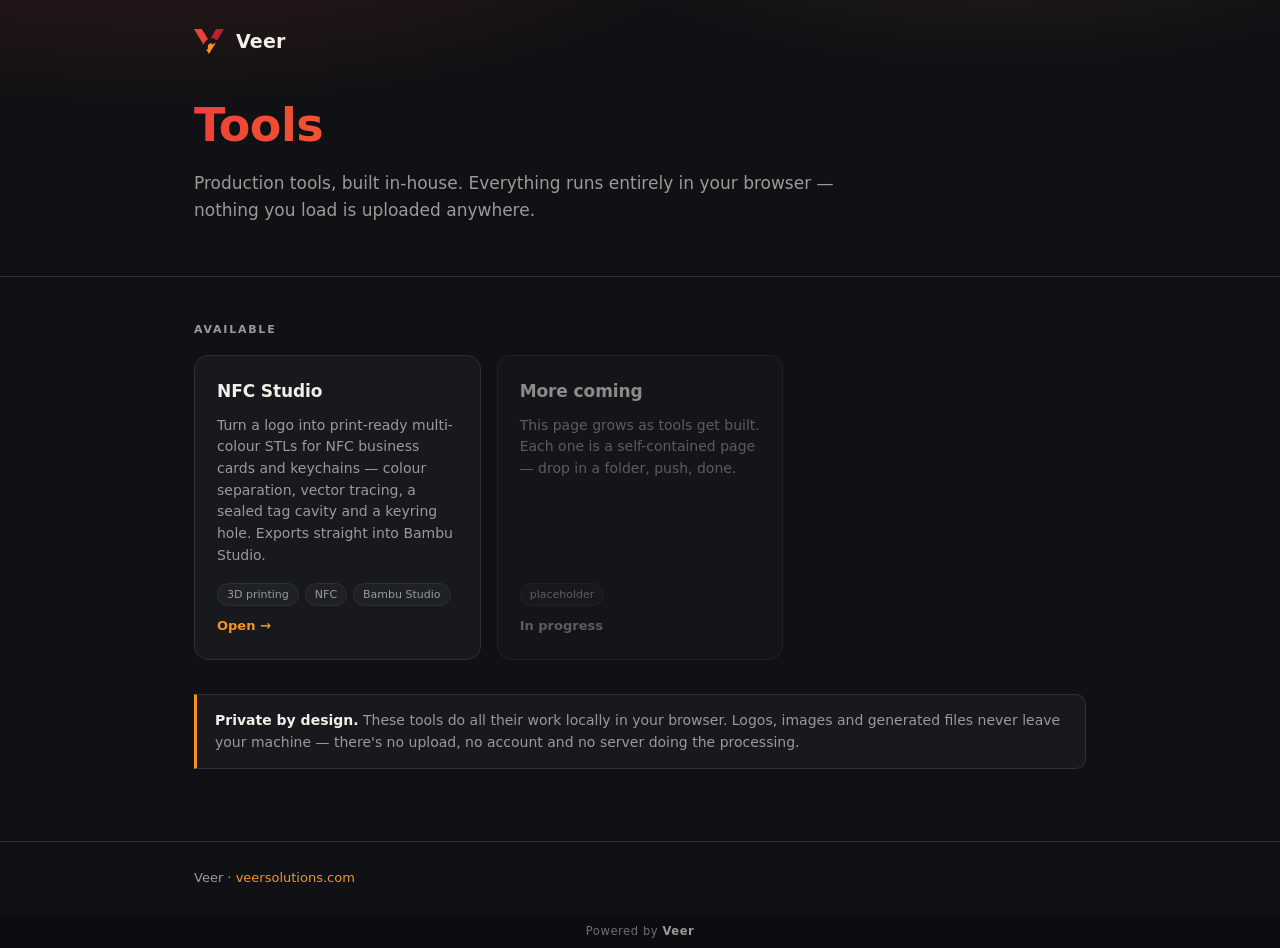
==== index.html @ 8e42d785 "Initial commit" ====
<!doctype html>
<html lang="en">
<head>
<meta charset="utf-8">
<meta name="viewport" content="width=device-width,initial-scale=1">
<title>Veer · Tools</title>
<meta name="description" content="Production tools by Veer.">
<style>
:root{
  --bg:#0f1114; --panel:#17191d; --panel2:#1e2126; --line:#2c3037;
  --tx:#f2efe9; --tx2:#9b9a96;
  --red:#ef4037; --red2:#bd222f; --orange:#f69322;
}
*{box-sizing:border-box}
html,body{margin:0;min-height:100%}
body{
  background:var(--bg); color:var(--tx);
  font:16px/1.6 "Segoe UI",system-ui,-apple-system,sans-serif;
  -webkit-font-smoothing:antialiased;
}
.wrap{max-width:940px;margin:0 auto;padding:0 24px}

/* ---- header ---- */
header{
  border-bottom:1px solid var(--line);
  background:
    radial-gradient(900px 320px at 12% -40%, rgba(239,64,55,.18), transparent 70%),
    radial-gradient(700px 300px at 78% -50%, rgba(246,147,34,.14), transparent 70%);
}
.bar{display:flex;align-items:center;gap:12px;padding:26px 0 0}
.bar svg{flex:none}
.bar b{font-size:19px;letter-spacing:.2px}
.hero{padding:44px 0 52px}
h1{
  margin:0 0 14px; font-size:clamp(30px,5.2vw,46px); line-height:1.12; letter-spacing:-.5px;
  background:linear-gradient(96deg,var(--red) 0%,var(--orange) 62%,#ffd9a1 100%);
  -webkit-background-clip:text; background-clip:text; color:transparent;
  padding-bottom:.08em;
}
.hero p{margin:0;color:var(--tx2);max-width:60ch;font-size:17px}

/* ---- tools ---- */
main{padding:44px 0 72px}
.eyebrow{
  font-size:11px;letter-spacing:.16em;text-transform:uppercase;color:var(--tx2);
  margin:0 0 16px;font-weight:600;
}
.grid{display:grid;gap:16px;grid-template-columns:repeat(auto-fill,minmax(280px,1fr))}
.card{
  display:flex;flex-direction:column;gap:10px;
  background:var(--panel); border:1px solid var(--line); border-radius:14px;
  padding:22px; text-decoration:none; color:inherit;
  transition:border-color .16s, transform .16s, background .16s;
}
a.card:hover{border-color:var(--orange);transform:translateY(-2px);background:var(--panel2)}
.card h2{margin:0;font-size:17px;letter-spacing:-.1px}
.card p{margin:0;color:var(--tx2);font-size:14px;line-height:1.55}
.tags{display:flex;flex-wrap:wrap;gap:6px;margin-top:auto;padding-top:6px}
.tag{
  font-size:11px;color:var(--tx2);border:1px solid var(--line);
  border-radius:999px;padding:2px 9px;background:var(--panel2);
}
.card .go{color:var(--orange);font-size:13px;font-weight:600}
.card.soon{opacity:.55}
.card.soon .go{color:var(--tx2)}

/* ---- footer ---- */
footer{border-top:1px solid var(--line);padding:26px 0 0;color:var(--tx2);font-size:13px}
.powered{
  background:#0b0d10;                /* page bg is #0f1114 — a few points darker */
  margin-top:26px; padding:9px 0 10px;
  font-size:.72rem; letter-spacing:.05em; color:#6f6e6a;
  text-align:center; line-height:1.3;
}
.powered a{color:#9b9a96;font-weight:600;text-decoration:none}
.powered a:hover{color:#fff}
footer a{color:var(--orange);text-decoration:none}
footer a:hover{text-decoration:underline}
.note{
  margin-top:34px;border:1px solid var(--line);border-left:3px solid var(--orange);
  background:var(--panel);border-radius:0 10px 10px 0;padding:14px 18px;
  color:var(--tx2);font-size:14px;
}
@media (max-width:560px){ .hero{padding:32px 0 38px} main{padding:32px 0 56px} }
</style>
</head>
<body>

<header>
  <div class="wrap">
    <div class="bar">
      <svg viewBox="0 0 79.9 66.6" width="30" height="25" aria-label="Veer">
        <g transform="translate(-100.447,-44.954)">
        <path transform="matrix(1,0,0,-1,125.672,87.0075)" d="M0 0-25.225 42.053H-4.347L12.208 14.454C6.144 11.892 1.523 6.522 0 0" fill="#ef4037"/>
        <path transform="matrix(1,0,0,-1,145.9093,70.930309)" d="M0 0H1.884V3.96L10.637-1.095 16.258-4.341 34.443 25.976H13.564L-2.078-.103C-1.395-.035-.701 0 0 0" fill="#bd222f"/>
        <path transform="matrix(1,0,0,-1,156.546,82.131008)" d="M0 0-8.753-5.054V-1.033H-10.637C-12.896-1.033-15.034-1.928-16.658-3.551-18.283-5.177-19.178-7.314-19.178-9.574V-16.618H-23.83L-16.146-29.428 2.305 1.331Z" fill="#f69322"/>
        </g>
      </svg>
      <b>Veer</b>
    </div>
    <div class="hero">
      <h1>Tools</h1>
      <p>Production tools, built in-house. Everything runs entirely in your
         browser — nothing you load is uploaded anywhere.</p>
    </div>
  </div>
</header>

<main>
  <div class="wrap">
    <p class="eyebrow">Available</p>
    <div class="grid">

      <a class="card" href="./nfc-studio/">
        <h2>NFC Studio</h2>
        <p>Turn a logo into print-ready multi-colour STLs for NFC business cards
           and keychains — colour separation, vector tracing, a sealed tag
           cavity and a keyring hole. Exports straight into Bambu Studio.</p>
        <div class="tags">
          <span class="tag">3D printing</span>
          <span class="tag">NFC</span>
          <span class="tag">Bambu Studio</span>
        </div>
        <span class="go">Open →</span>
      </a>

      <div class="card soon">
        <h2>More coming</h2>
        <p>This page grows as tools get built. Each one is a self-contained
           page — drop in a folder, push, done.</p>
        <div class="tags"><span class="tag">placeholder</span></div>
        <span class="go">In progress</span>
      </div>

    </div>

    <div class="note">
      <strong style="color:var(--tx)">Private by design.</strong> These tools do
      all their work locally in your browser. Logos, images and generated files
      never leave your machine — there's no upload, no account and no server
      doing the processing.
    </div>
  </div>
</main>

<footer>
  <div class="wrap">
    Veer · <a href="https://veersolutions.com">veersolutions.com</a>
  </div>
  <div class="powered">
    <div class="wrap">Powered by <a href="https://veersolutions.com" rel="noopener">Veer</a></div>
  </div>
</footer>

</body>
</html>
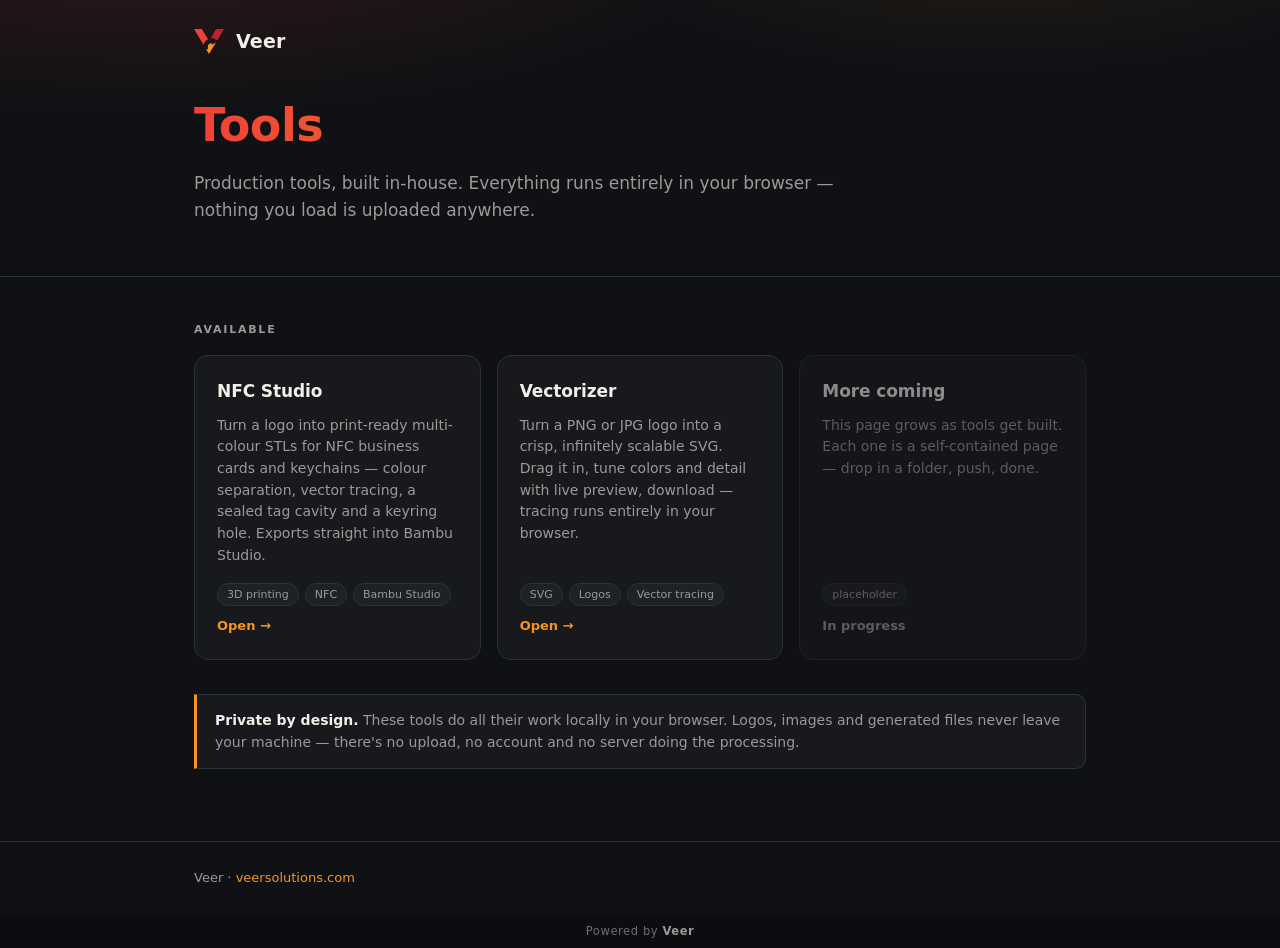
==== commit cf1a3eeb: "Add Vectorizer: in-browser PNG/JPG to SVG tracing tool Co-Authored-By: Claude Fable 5 <noreply@anthr" ====
--- a/index.html
+++ b/index.html
@@ -124,6 +124,19 @@
         <span class="go">Open →</span>
       </a>
 
+      <a class="card" href="./vectorizer/">
+        <h2>Vectorizer</h2>
+        <p>Turn a PNG or JPG logo into a crisp, infinitely scalable SVG.
+           Drag it in, tune colors and detail with live preview, download —
+           tracing runs entirely in your browser.</p>
+        <div class="tags">
+          <span class="tag">SVG</span>
+          <span class="tag">Logos</span>
+          <span class="tag">Vector tracing</span>
+        </div>
+        <span class="go">Open →</span>
+      </a>
+
       <div class="card soon">
         <h2>More coming</h2>
         <p>This page grows as tools get built. Each one is a self-contained
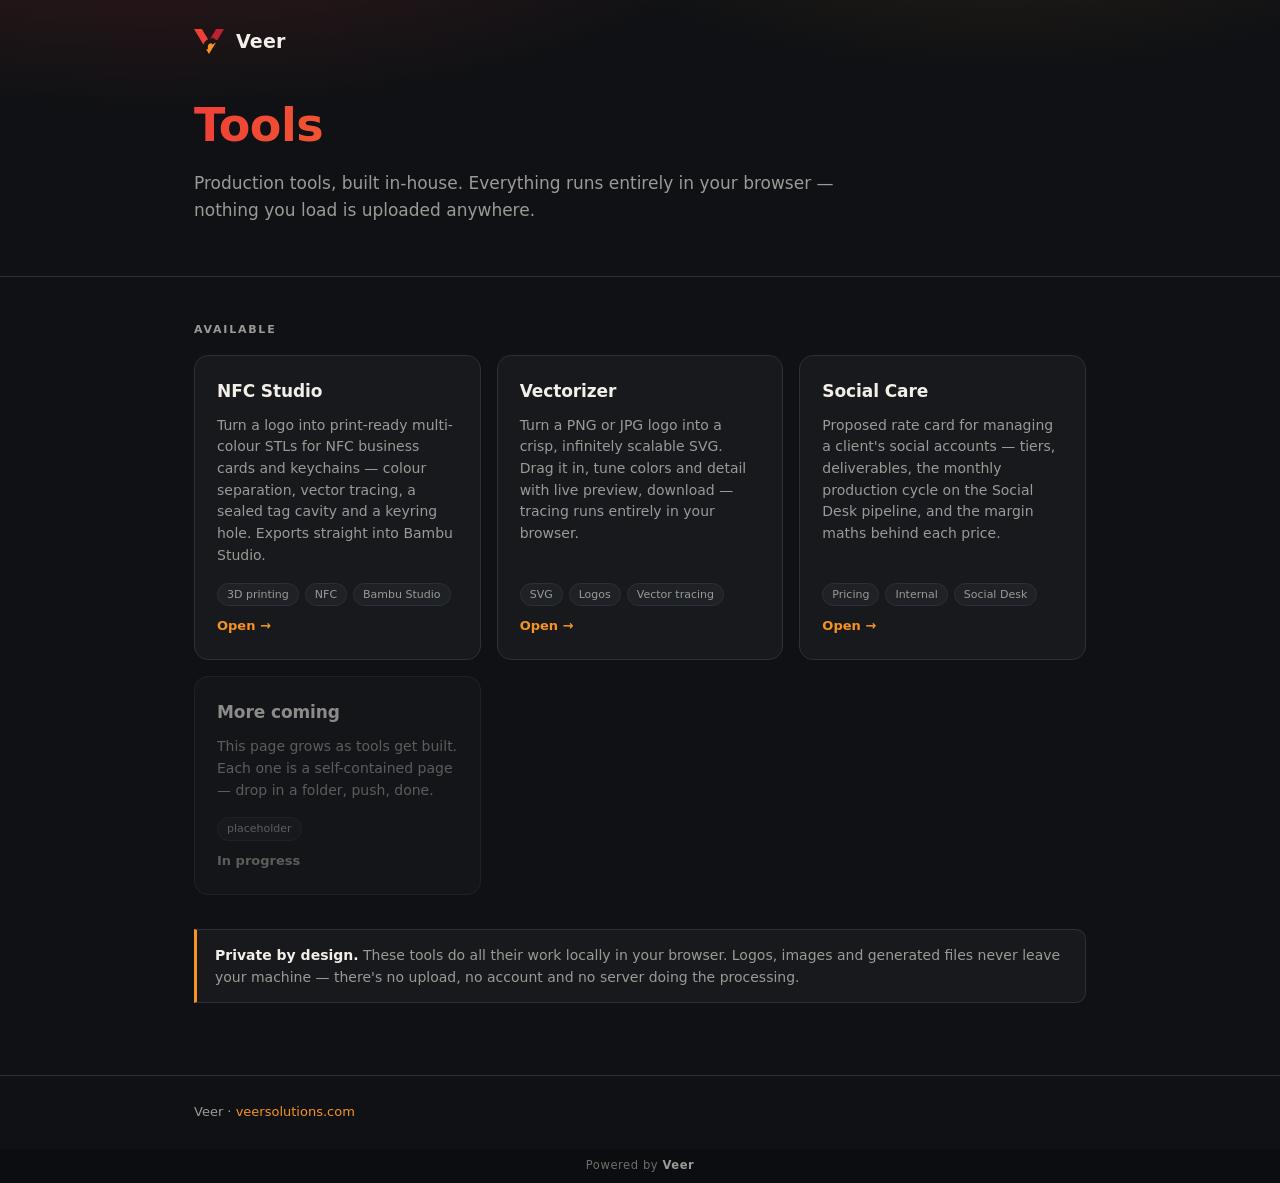
==== commit 3507c64c: "Add Social Care: proposed rate card, deliverables and production spec Prices the social media manage" ====
--- a/index.html
+++ b/index.html
@@ -137,6 +137,19 @@
         <span class="go">Open →</span>
       </a>
 
+      <a class="card" href="./social-care/">
+        <h2>Social Care</h2>
+        <p>Proposed rate card for managing a client's social accounts — tiers,
+           deliverables, the monthly production cycle on the Social Desk pipeline,
+           and the margin maths behind each price.</p>
+        <div class="tags">
+          <span class="tag">Pricing</span>
+          <span class="tag">Internal</span>
+          <span class="tag">Social Desk</span>
+        </div>
+        <span class="go">Open →</span>
+      </a>
+
       <div class="card soon">
         <h2>More coming</h2>
         <p>This page grows as tools get built. Each one is a self-contained
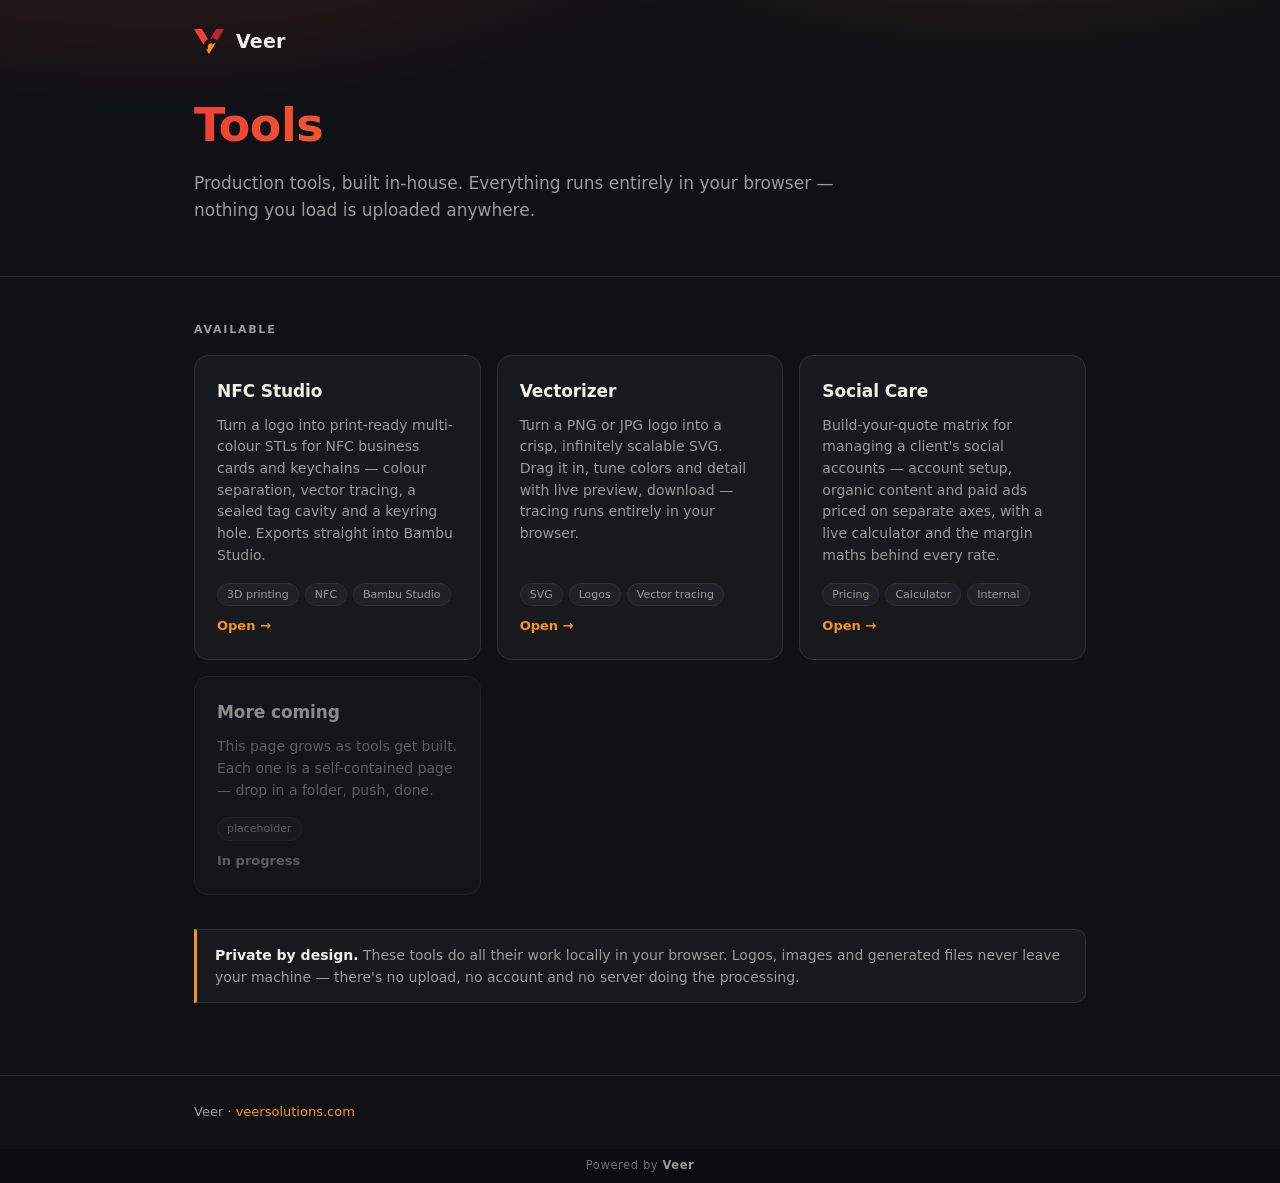
==== commit 933c66e3: "Rebuild Social Care pricing as a three-axis matrix with a live calculator The first pass folded acco" ====
--- a/index.html
+++ b/index.html
@@ -139,13 +139,13 @@
 
       <a class="card" href="./social-care/">
         <h2>Social Care</h2>
-        <p>Proposed rate card for managing a client's social accounts — tiers,
-           deliverables, the monthly production cycle on the Social Desk pipeline,
-           and the margin maths behind each price.</p>
+        <p>Build-your-quote matrix for managing a client's social accounts — account
+           setup, organic content and paid ads priced on separate axes, with a live
+           calculator and the margin maths behind every rate.</p>
         <div class="tags">
           <span class="tag">Pricing</span>
+          <span class="tag">Calculator</span>
           <span class="tag">Internal</span>
-          <span class="tag">Social Desk</span>
         </div>
         <span class="go">Open →</span>
       </a>
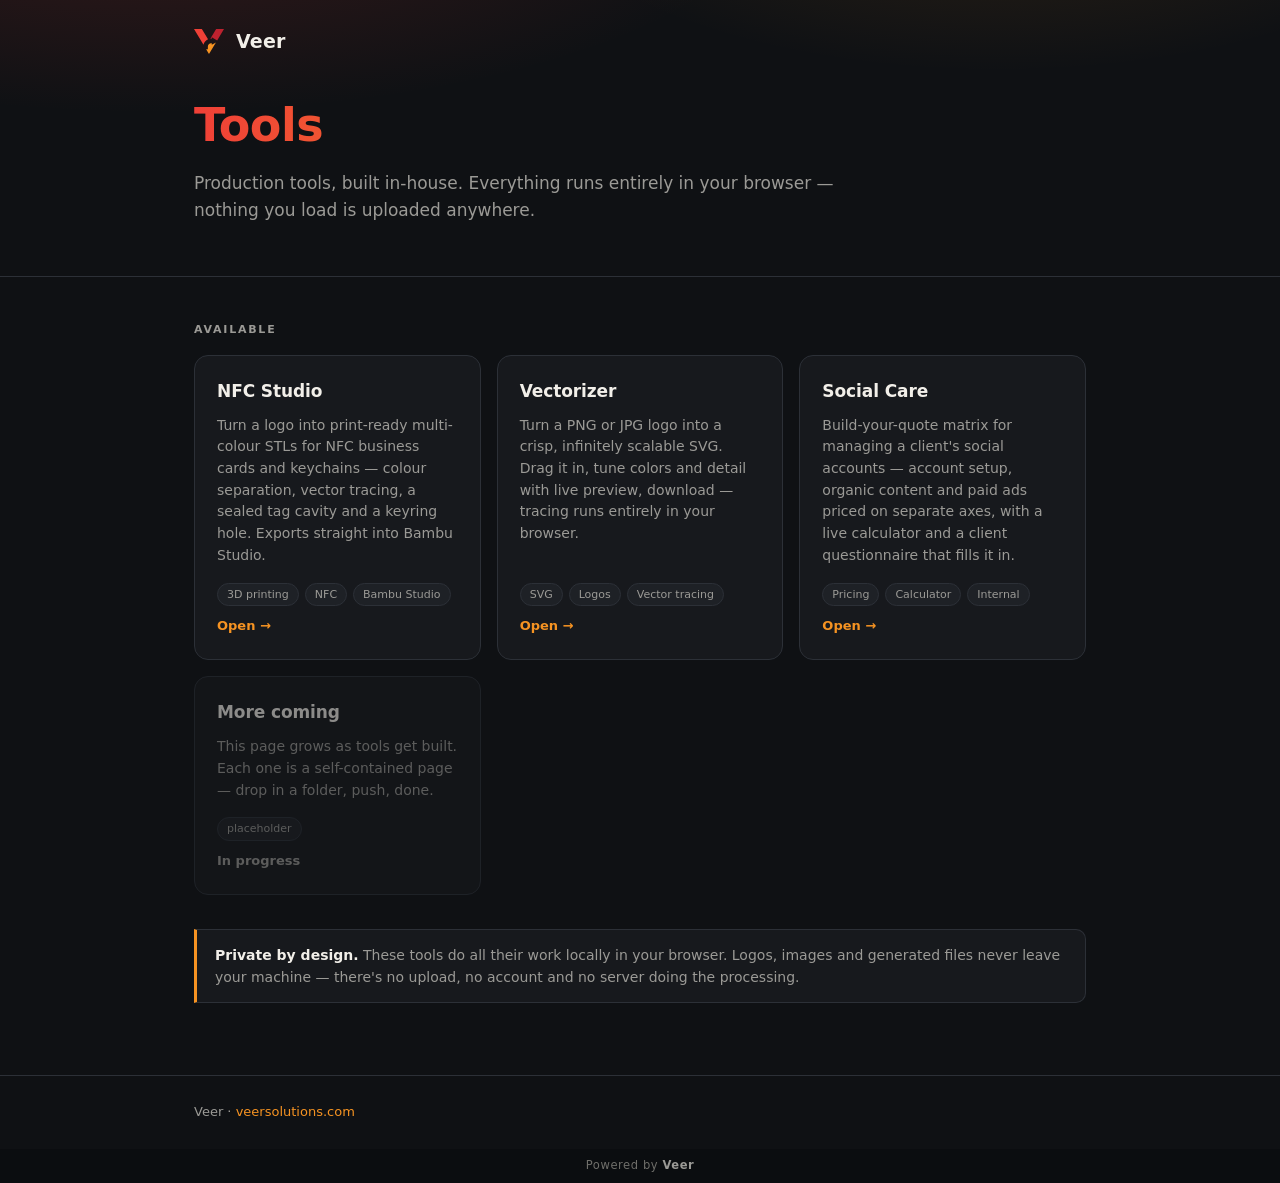
==== commit 10a8d999: "Add the client questionnaire that feeds the pricing matrix A prospect-facing intake form, built so i" ====
--- a/index.html
+++ b/index.html
@@ -141,7 +141,7 @@
         <h2>Social Care</h2>
         <p>Build-your-quote matrix for managing a client's social accounts — account
            setup, organic content and paid ads priced on separate axes, with a live
-           calculator and the margin maths behind every rate.</p>
+           calculator and a client questionnaire that fills it in.</p>
         <div class="tags">
           <span class="tag">Pricing</span>
           <span class="tag">Calculator</span>
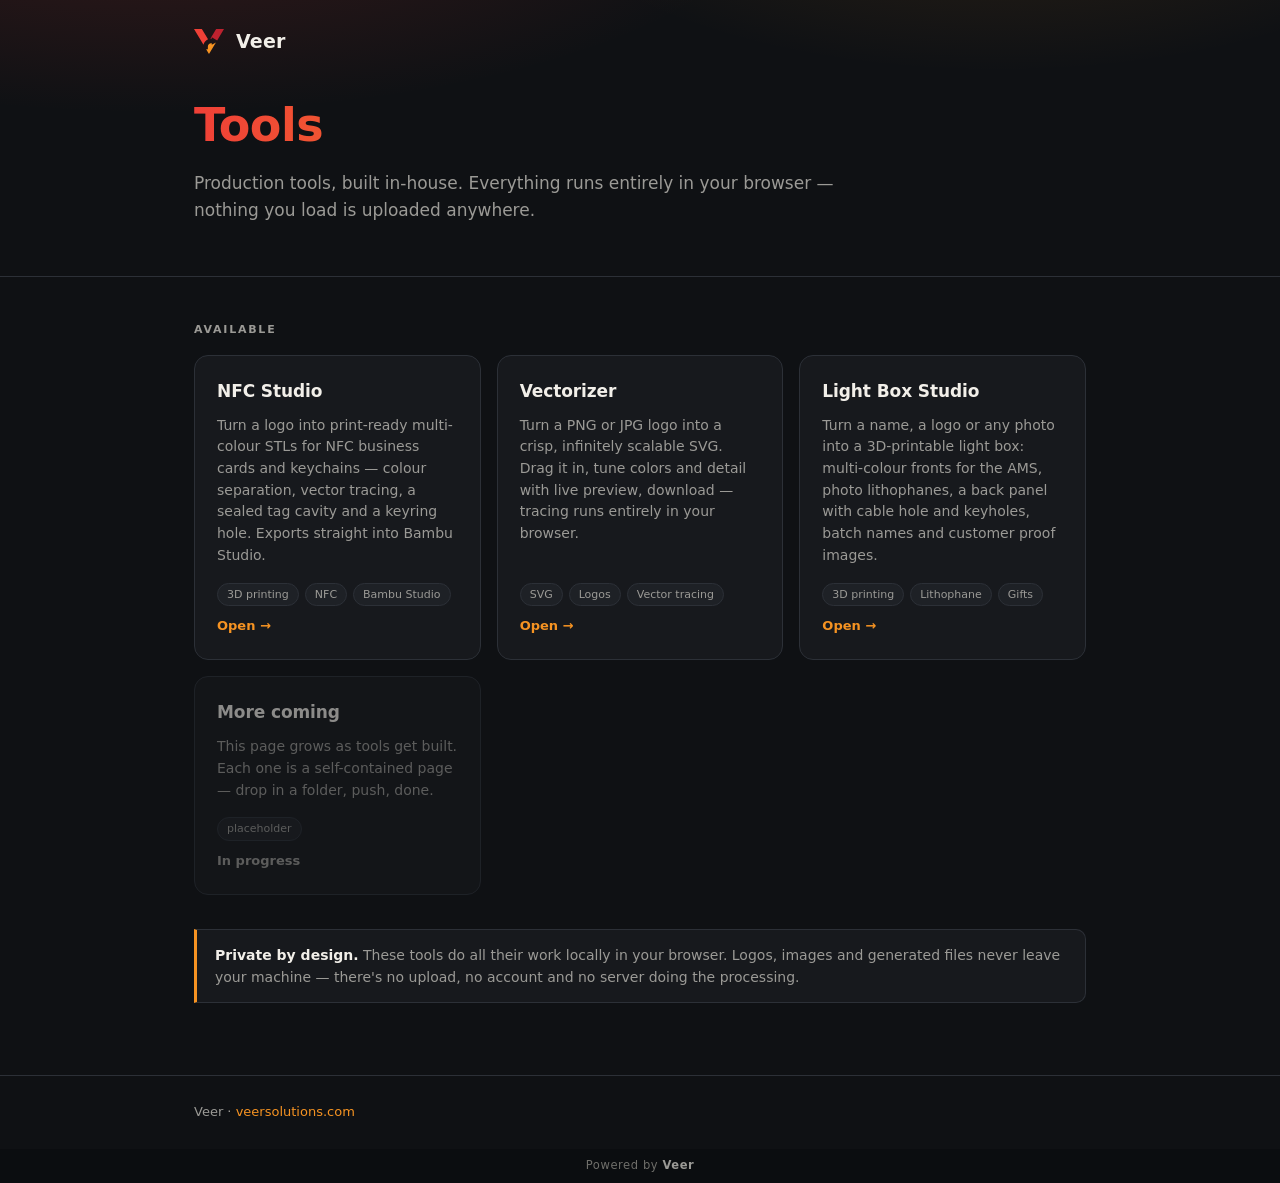
==== commit bc307f97: "Add Light Box Studio: names, logos and photos to printable light boxes - Inlay fronts: text (9 fonts" ====
--- a/index.html
+++ b/index.html
@@ -137,15 +137,15 @@
         <span class="go">Open →</span>
       </a>
 
-      <a class="card" href="./social-care/">
-        <h2>Social Care</h2>
-        <p>Build-your-quote matrix for managing a client's social accounts — account
-           setup, organic content and paid ads priced on separate axes, with a live
-           calculator and a client questionnaire that fills it in.</p>
+      <a class="card" href="./lightbox/">
+        <h2>Light Box Studio</h2>
+        <p>Turn a name, a logo or any photo into a 3D-printable light box:
+           multi-colour fronts for the AMS, photo lithophanes, a back panel with
+           cable hole and keyholes, batch names and customer proof images.</p>
         <div class="tags">
-          <span class="tag">Pricing</span>
-          <span class="tag">Calculator</span>
-          <span class="tag">Internal</span>
+          <span class="tag">3D printing</span>
+          <span class="tag">Lithophane</span>
+          <span class="tag">Gifts</span>
         </div>
         <span class="go">Open →</span>
       </a>
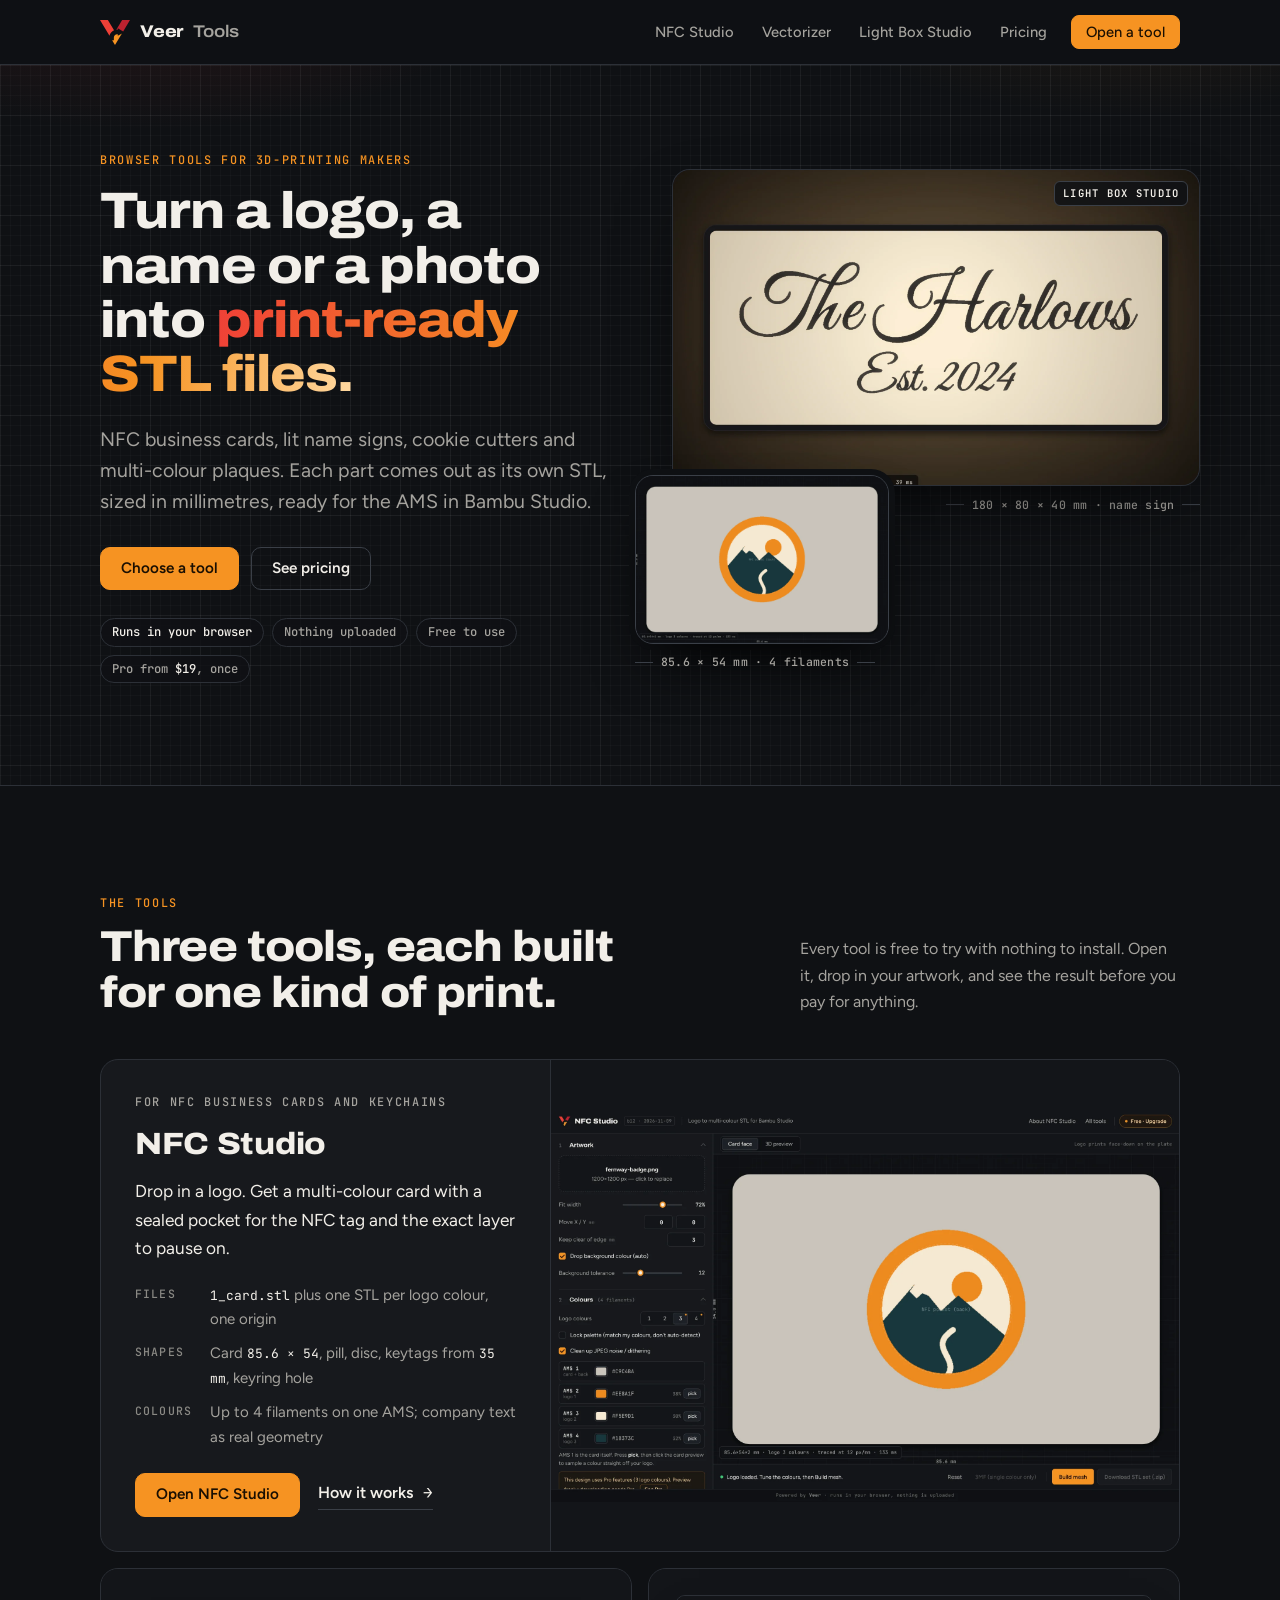
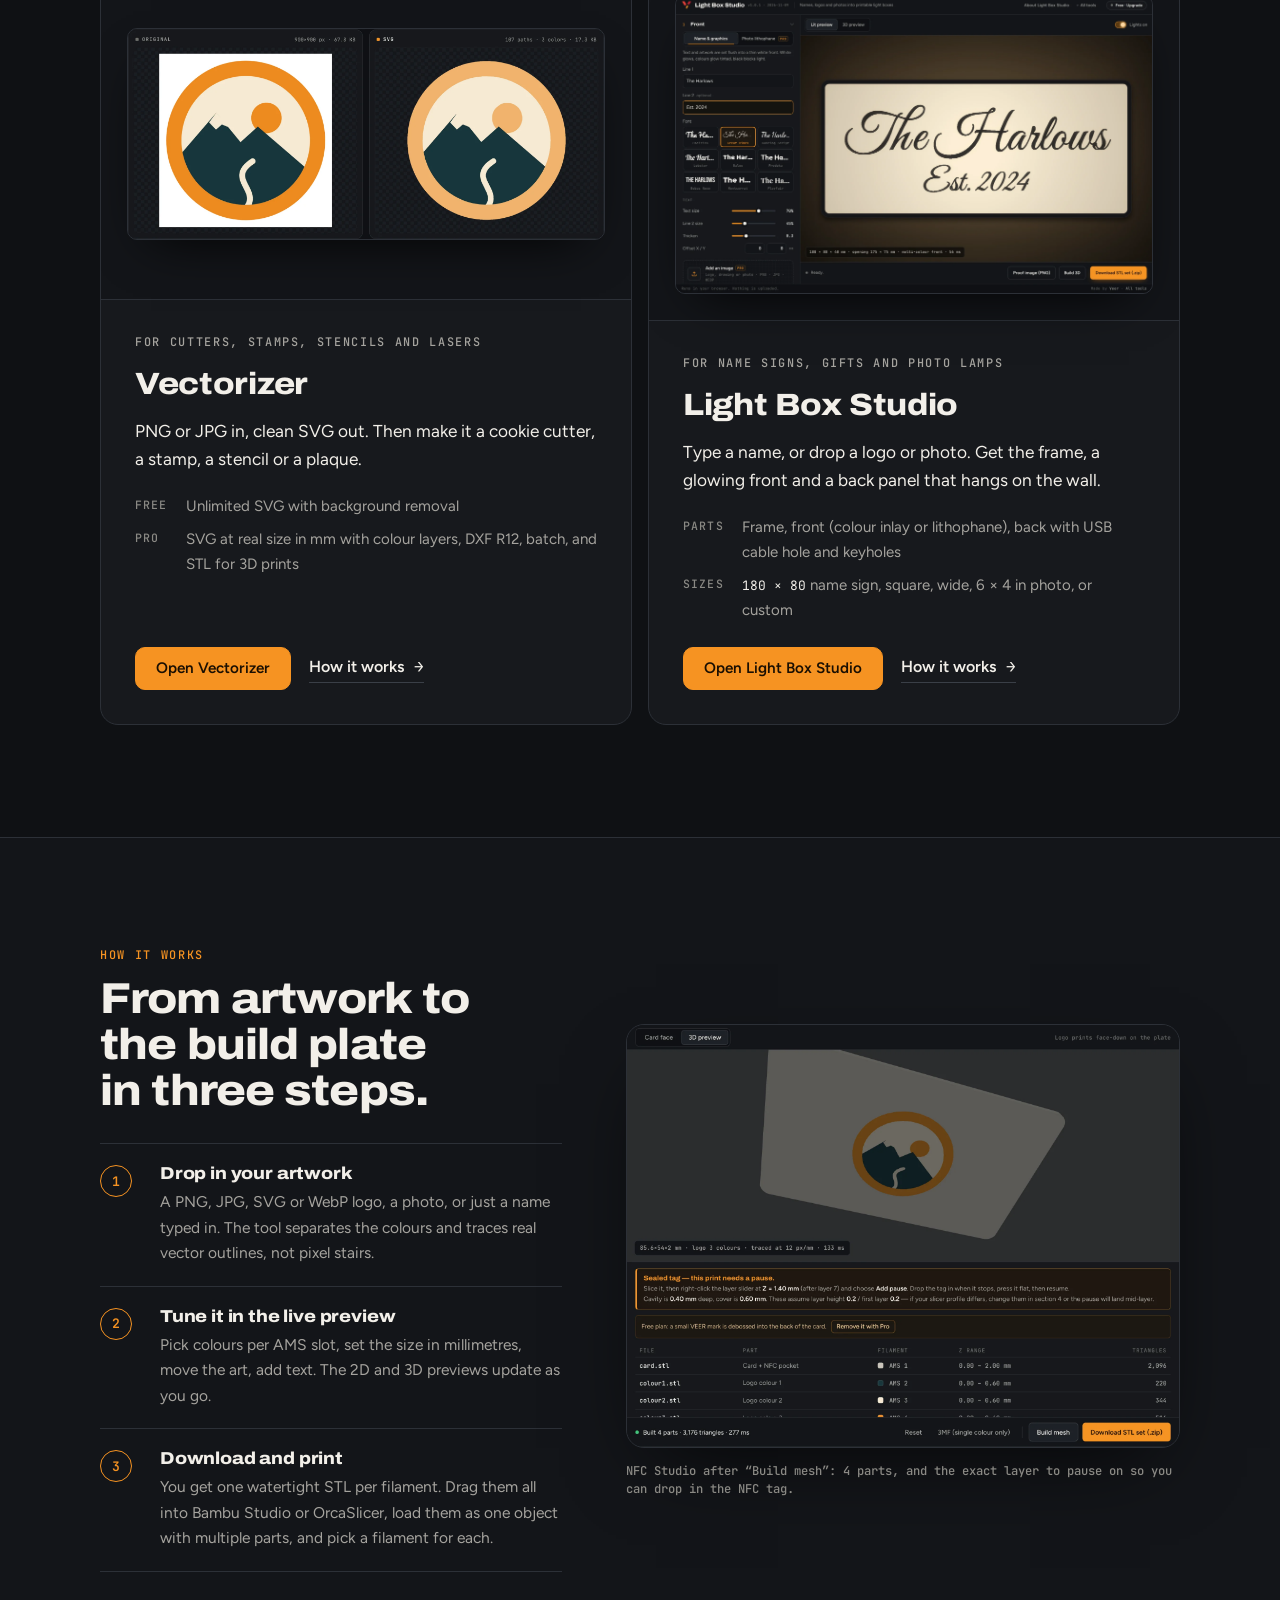
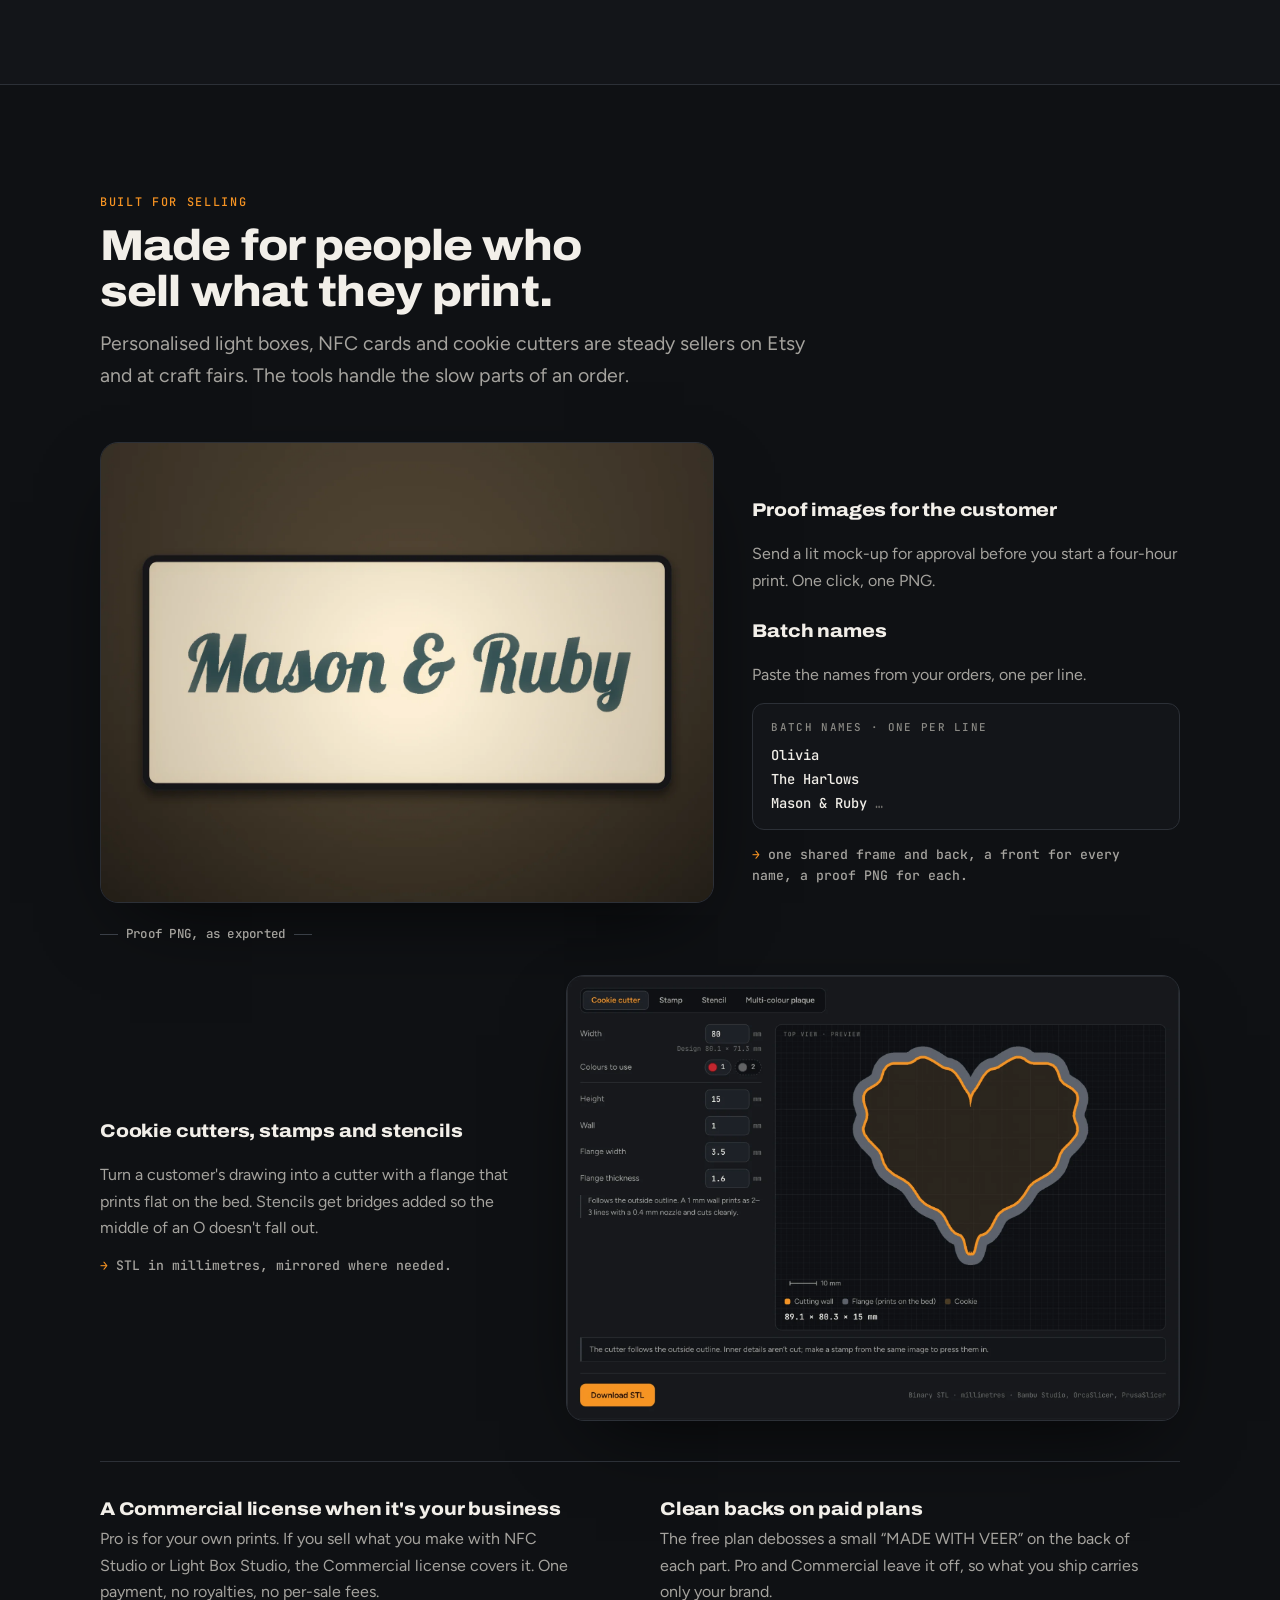
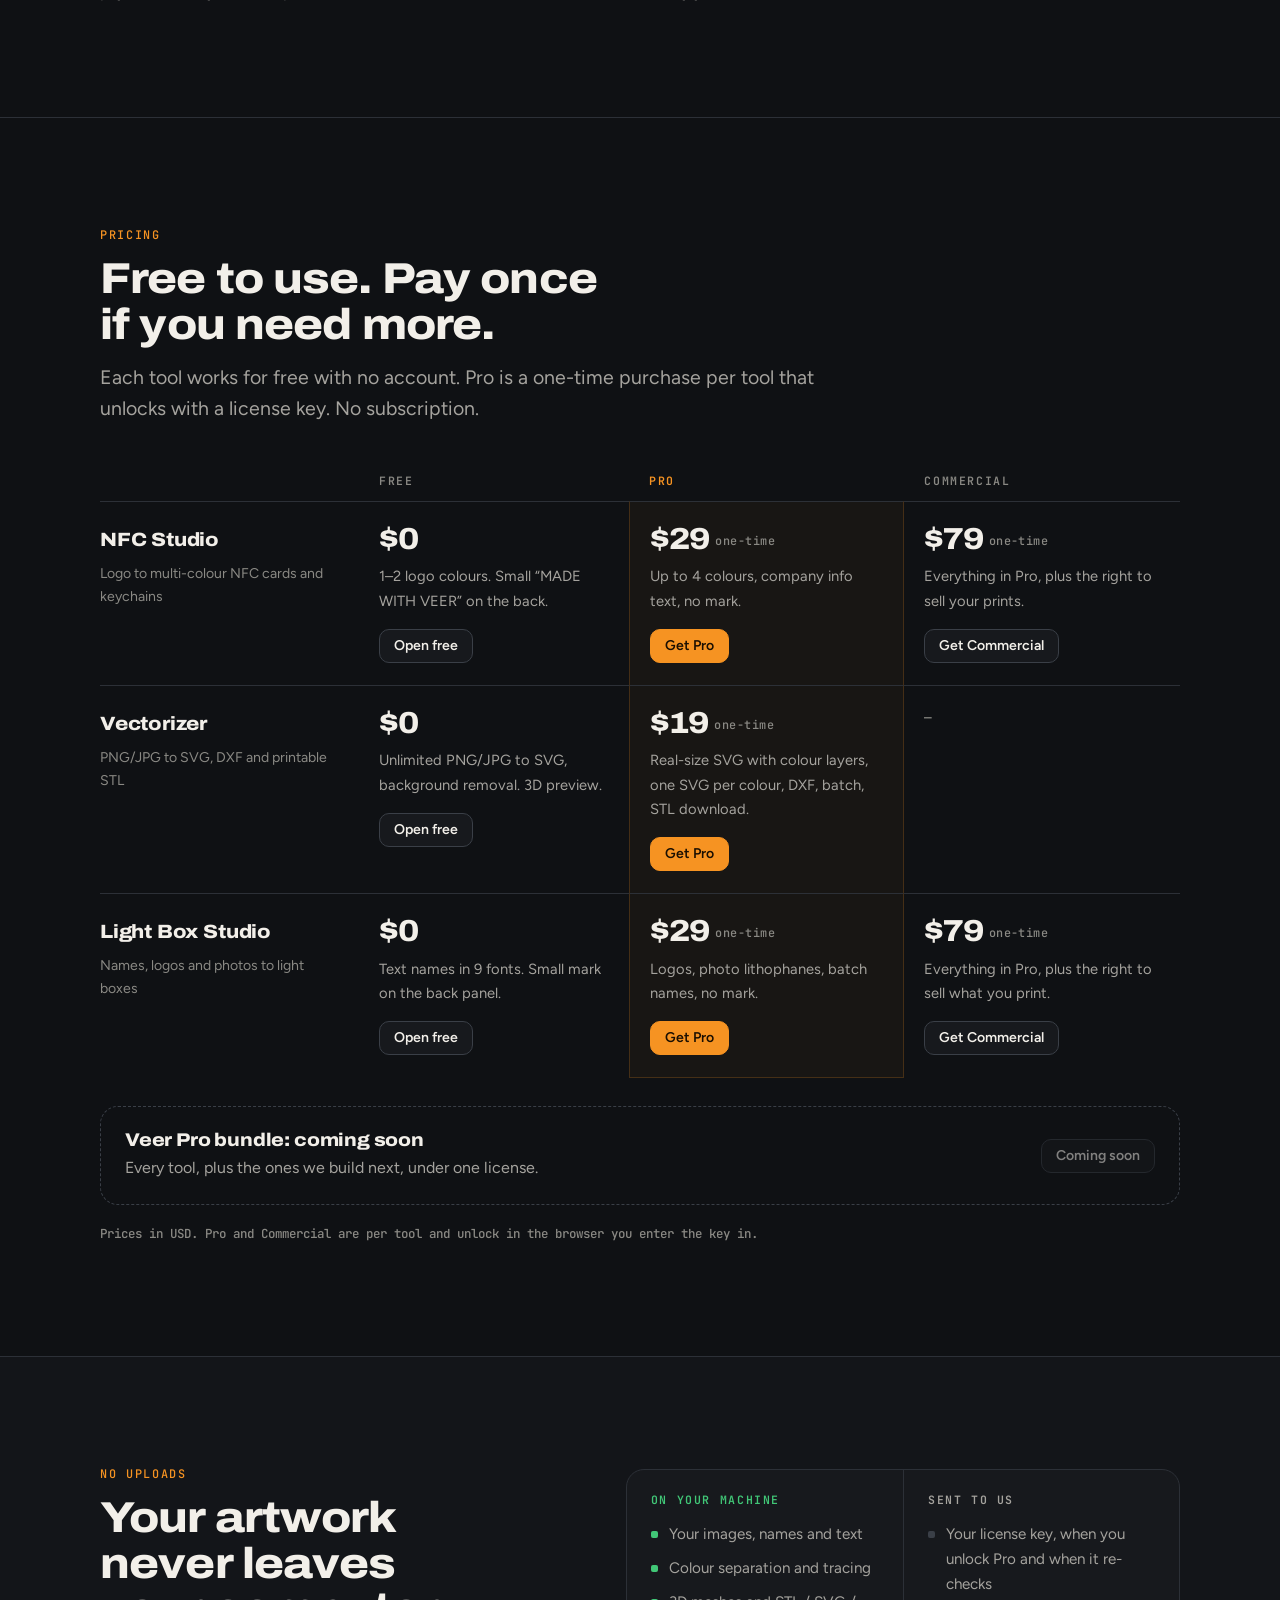
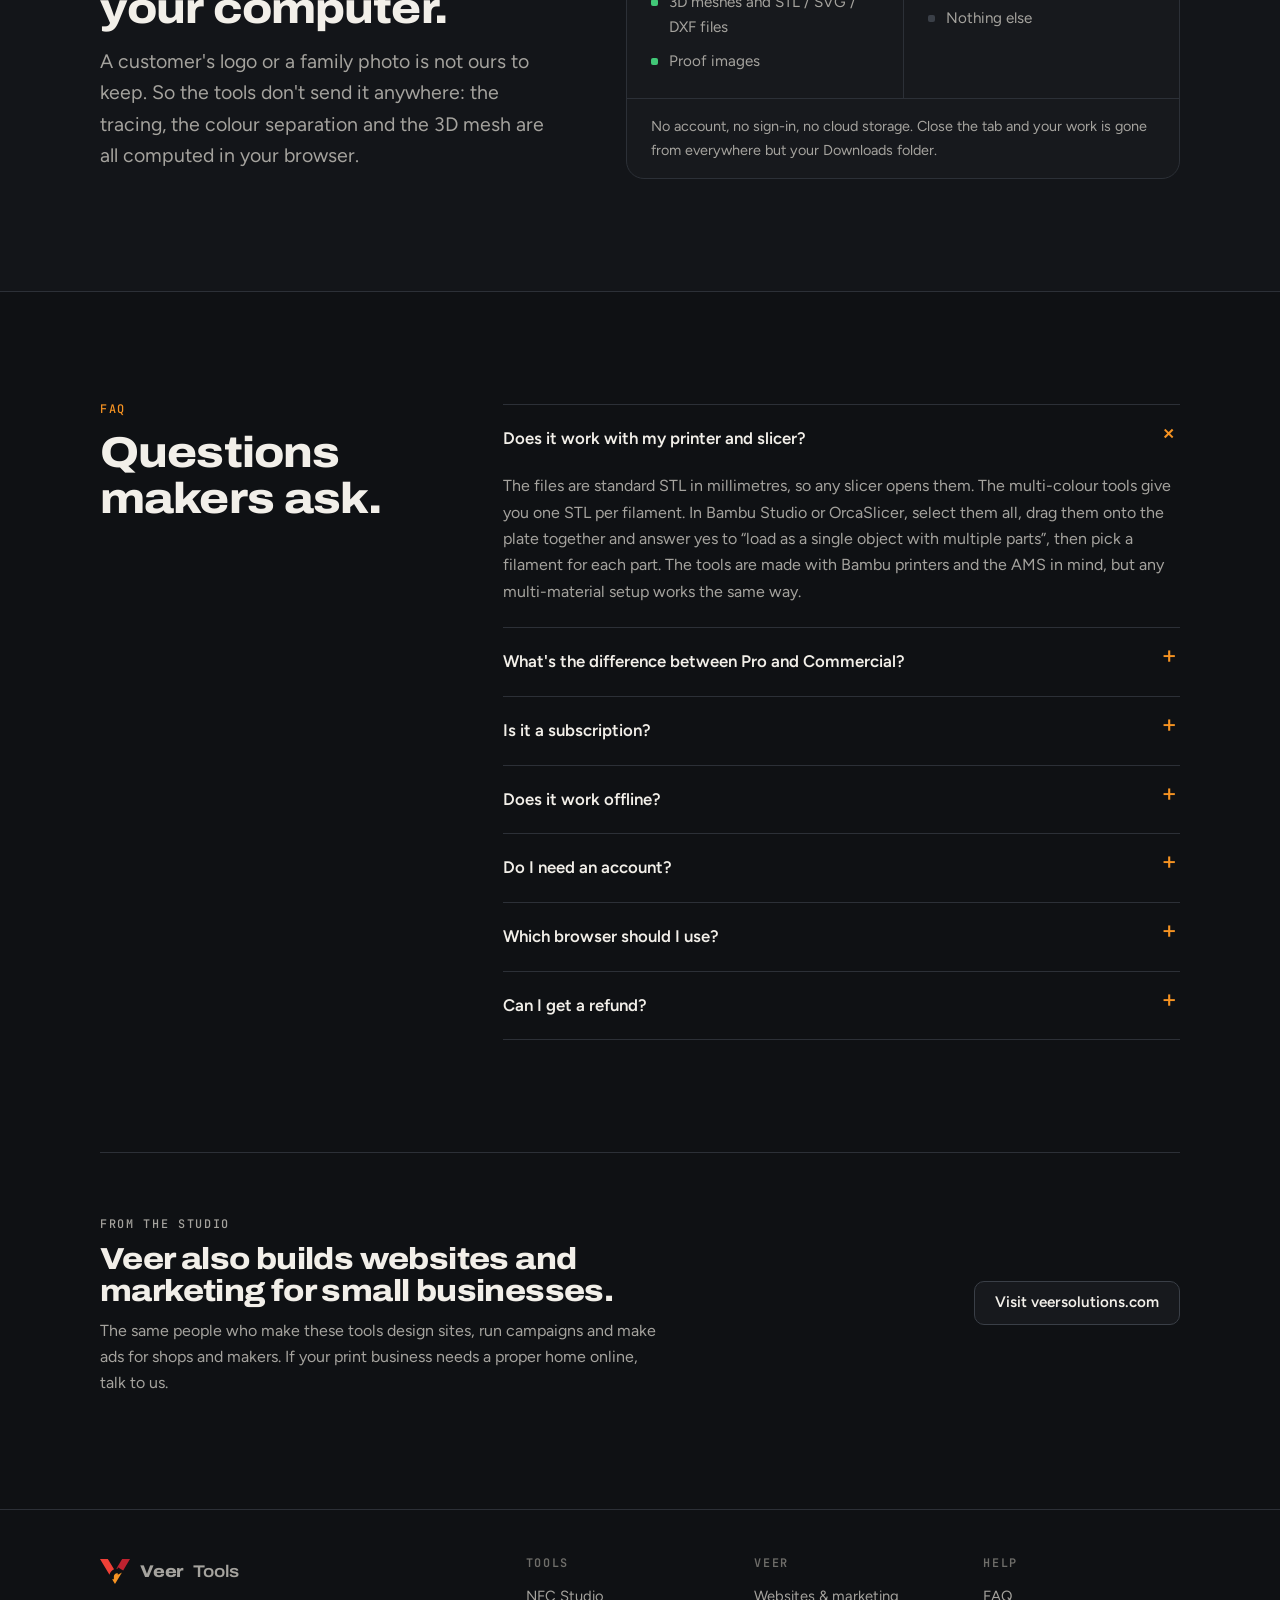
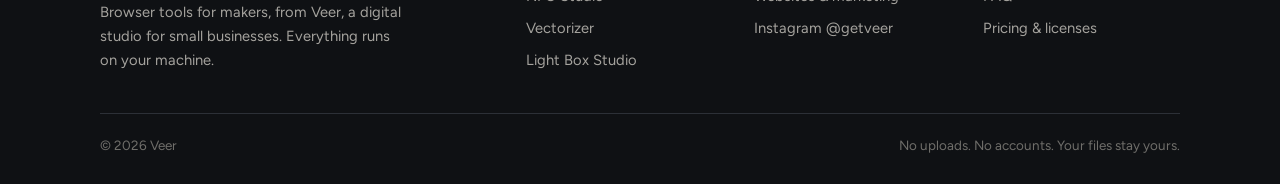
==== commit f8789935: "Veer Tools landing page Hero with the lit Light Box Studio sign and NFC card face; the three tools w" ====
--- a/index.html
+++ b/index.html
@@ -3,180 +3,574 @@
 <head>
 <meta charset="utf-8">
 <meta name="viewport" content="width=device-width,initial-scale=1">
-<title>Veer · Tools</title>
-<meta name="description" content="Production tools by Veer.">
+<title>Veer Tools · Logo, name or photo to print-ready STL files</title>
+<meta name="description" content="Browser tools for 3D-printing makers. Turn a logo into a multi-colour NFC card, a name into a light box, a PNG into an SVG, cookie cutter or plaque. Nothing is uploaded. Free to use; Pro is a one-time purchase.">
+<meta name="theme-color" content="#0f1114">
+<link rel="icon" href="data:image/svg+xml,%3Csvg xmlns='http://www.w3.org/2000/svg' viewBox='0 0 79.9 66.6'%3E%3Cg transform='translate(-100.447,-44.954)'%3E%3Cpath transform='matrix(1,0,0,-1,125.672,87.0075)' d='M0 0-25.225 42.053H-4.347L12.208 14.454C6.144 11.892 1.523 6.522 0 0' fill='%23ef4037'/%3E%3Cpath transform='matrix(1,0,0,-1,145.9093,70.930309)' d='M0 0H1.884V3.96L10.637-1.095 16.258-4.341 34.443 25.976H13.564L-2.078-.103C-1.395-.035-.701 0 0 0' fill='%23bd222f'/%3E%3Cpath transform='matrix(1,0,0,-1,156.546,82.131008)' d='M0 0-8.753-5.054V-1.033H-10.637C-12.896-1.033-15.034-1.928-16.658-3.551-18.283-5.177-19.178-7.314-19.178-9.574V-16.618H-23.83L-16.146-29.428 2.305 1.331Z' fill='%23f69322'/%3E%3C/g%3E%3C/svg%3E">
+
+<meta property="og:type" content="website">
+<meta property="og:site_name" content="Veer Tools">
+<meta property="og:title" content="Veer Tools: logo, name or photo to print-ready STL files">
+<meta property="og:description" content="NFC cards, light boxes, cookie cutters and plaques for Bambu Studio and the AMS. Runs in your browser, nothing uploaded. Free to use; Pro is a one-time purchase.">
+<meta property="og:image" content="/img/og.jpg">
+<meta property="og:image:width" content="1200">
+<meta property="og:image:height" content="630">
+<meta property="og:image:alt" content="A name sign light box reading “The Harlows, Est. 2024”, lit from behind, in Light Box Studio's preview.">
+<meta name="twitter:card" content="summary_large_image">
+
+<link rel="preconnect" href="https://fonts.googleapis.com">
+<link rel="preconnect" href="https://fonts.gstatic.com" crossorigin>
+<link href="https://fonts.googleapis.com/css2?family=Archivo:wdth,wght@62..125,600..900&family=Figtree:wght@400;500;600;700&family=JetBrains+Mono:wght@400;500;600&display=swap" rel="stylesheet">
+<link rel="stylesheet" href="/assets/site.css">
 <style>
-:root{
-  --bg:#0f1114; --panel:#17191d; --panel2:#1e2126; --line:#2c3037;
-  --tx:#f2efe9; --tx2:#9b9a96;
-  --red:#ef4037; --red2:#bd222f; --orange:#f69322;
+/* ── landing page only; tokens come from /assets/site.css ── */
+:root{--tx-mute:#8a8984} /* small muted labels: ≥4.5:1 on --bg, quieter than --tx-2 */
+html{overflow-x:hidden}
+body{overflow-x:clip}
+.sr{position:absolute;width:1px;height:1px;overflow:hidden;clip:rect(0 0 0 0);white-space:nowrap}
+.skip{position:absolute;left:12px;top:-60px;z-index:50;background:var(--orange);color:#1a0f02;padding:10px 14px;border-radius:8px;font-weight:600;text-decoration:none}
+.skip:focus{top:12px}
+.link{color:var(--tx);text-decoration:none;font-weight:600;border-bottom:1px solid var(--line-2);padding-bottom:2px;transition:border-color .15s,color .15s}
+.link:hover{border-color:var(--orange);color:var(--orange-hi)}
+.arrow::after{content:" →";font-family:var(--mono);font-weight:500}
+section[id]{scroll-margin-top:72px}
+
+/* ── hero ── */
+.hero{padding-block:clamp(48px,7vw,96px) clamp(56px,8vw,104px);border-bottom:1px solid var(--line);overflow:hidden}
+.hero .wrap{display:grid;grid-template-columns:minmax(0,1fr) minmax(0,1fr);gap:clamp(32px,5vw,72px);align-items:center}
+.hero h1{font-size:clamp(2.2rem,4vw,3.4rem);margin-top:18px}
+.hero .lede{margin-top:22px;max-width:46ch}
+.cta{display:flex;gap:12px;flex-wrap:wrap;margin-top:30px}
+.facts{display:flex;flex-wrap:wrap;gap:8px;margin:28px 0 0;padding:0;list-style:none}
+.facts li{font:500 .76rem/1 var(--mono);color:var(--tx-2);border:1px solid var(--line);border-radius:999px;padding:7px 11px;background:#0f1114cc}
+.facts li b{color:var(--tx);font-weight:500}
+
+.stage{position:relative;padding-bottom:31%;margin-right:-4%}
+.stage figure{margin:0}
+.stage .main{position:relative}
+.stage .main .shot{transform:rotate(.001deg)}
+.stage .card-shot{position:absolute;left:-7%;bottom:0;width:48%;z-index:2}
+.stage .card-shot .shot{border-color:var(--line-2);box-shadow:0 30px 60px -20px #000e,0 0 0 6px #0f1114}
+.stage figcaption{margin-top:12px;display:flex;justify-content:flex-end}
+.stage .card-shot figcaption{justify-content:flex-start}
+.stage .dim{font-size:.72rem;white-space:nowrap}
+.tag-on{position:absolute;top:12px;right:12px;font:600 .66rem/1 var(--mono);letter-spacing:.12em;text-transform:uppercase;color:var(--tx);background:#0f1114d9;border:1px solid var(--line-2);border-radius:6px;padding:6px 8px}
+@media (prefers-reduced-motion:no-preference){
+  .stage .main{animation:rise .9s cubic-bezier(.2,.7,.2,1) both}
+  .stage .card-shot{animation:rise .9s .18s cubic-bezier(.2,.7,.2,1) both}
+  @keyframes rise{from{opacity:0;transform:translateY(18px)}to{opacity:1;transform:none}}
 }
-*{box-sizing:border-box}
-html,body{margin:0;min-height:100%}
-body{
-  background:var(--bg); color:var(--tx);
-  font:16px/1.6 "Segoe UI",system-ui,-apple-system,sans-serif;
-  -webkit-font-smoothing:antialiased;
+
+/* ── tools ── */
+.tools-head{display:flex;justify-content:space-between;align-items:end;gap:24px;flex-wrap:wrap;margin-bottom:clamp(28px,4vw,44px)}
+.tools-head .section-head{margin:0;flex:1 1 520px;max-width:640px}
+.tool{background:var(--panel);border:1px solid var(--line);border-radius:var(--r-lg);overflow:hidden;min-width:0}
+.tool .body{padding:clamp(22px,3vw,34px);display:flex;flex-direction:column;gap:14px}
+.tool h3{font-size:clamp(1.5rem,2.4vw,2rem)}
+.tool .promise{font-size:1.08rem;color:var(--tx);max-width:42ch}
+.tool .eyebrow{color:var(--tx-2);line-height:1.5}
+.tool .pic{background:var(--bg-2);border-bottom:1px solid var(--line)}
+.tool .pic img{width:100%;height:auto}
+.out{margin:6px 0 0;display:grid;grid-template-columns:auto 1fr;gap:9px 18px;font-size:.94rem}
+.out dt{font:500 .72rem/1.9 var(--mono);letter-spacing:.1em;text-transform:uppercase;color:var(--tx-mute)}
+.out dd{margin:0;color:var(--tx-2)}
+.out code,.mono-in{font-family:var(--mono);font-size:.86em;color:var(--tx)}
+.tool .actions{display:flex;gap:18px;align-items:center;flex-wrap:wrap;margin-top:auto;padding-top:10px}
+
+.tool.lead{display:grid;grid-template-columns:minmax(0,5fr) minmax(0,7fr)}
+.tool.lead .pic{border-bottom:0;border-left:1px solid var(--line);display:flex;align-items:center;padding:0;order:2}
+.tool.lead .body{justify-content:center}
+.pair{display:grid;grid-template-columns:1fr 1fr;gap:16px;margin-top:16px}
+.pair .tool{display:flex;flex-direction:column}
+.pair .tool .body{flex:1}
+.pair .pic{aspect-ratio:16/10;display:grid;place-items:center;padding:clamp(14px,2.4vw,26px)}
+.pair .pic img{width:auto;max-width:100%;max-height:100%;border-radius:10px;border:1px solid var(--line);box-shadow:0 20px 50px -24px #000}
+
+/* ── how it works ── */
+.how{border-top:1px solid var(--line);border-bottom:1px solid var(--line);background:var(--bg-2)}
+.how .wrap{display:grid;grid-template-columns:minmax(0,5fr) minmax(0,6fr);gap:clamp(32px,5vw,72px);align-items:center}
+.steps{list-style:none;margin:30px 0 0;padding:0;counter-reset:s;display:flex;flex-direction:column}
+.steps li{counter-increment:s;display:grid;grid-template-columns:44px 1fr;gap:4px 16px;padding:20px 0;border-top:1px solid var(--line)}
+.steps li:last-child{border-bottom:1px solid var(--line)}
+.steps li::before{content:counter(s);grid-row:span 2;width:30px;height:30px;border-radius:50%;border:1px solid var(--orange);color:var(--orange);display:grid;place-items:center;font:600 .82rem/1 var(--mono);margin-top:1px}
+.steps h3{font-size:1.08rem}
+.steps p{color:var(--tx-2);font-size:.97rem;max-width:52ch}
+.how figure{margin:0}
+.how figcaption{margin-top:14px;color:var(--tx-mute);font:500 .76rem/1.5 var(--mono)}
+
+/* ── built for selling ── */
+.sell-grid{display:grid;grid-template-columns:repeat(12,minmax(0,1fr));gap:clamp(20px,3vw,32px) clamp(20px,3vw,40px)}
+.sell-grid figure{margin:0}
+.sell-grid figcaption{margin-top:14px}
+.sell-grid h3{font-size:1.15rem;margin-bottom:6px}
+.sell-grid p{color:var(--tx-2);max-width:48ch}
+.s-proof{grid-column:1 / span 7}
+.s-batch{grid-column:8 / span 5;align-self:center;display:flex;flex-direction:column;gap:14px}
+.s-cutter{grid-column:1 / span 5;grid-row:2;align-self:center;display:flex;flex-direction:column;gap:14px}
+.s-cutter-img{grid-column:6 / span 7;grid-row:2}
+.s-license{grid-column:1 / -1;grid-row:3;display:grid;grid-template-columns:minmax(0,1fr) minmax(0,1fr);gap:12px 40px;border-top:1px solid var(--line);padding-top:clamp(24px,3vw,36px);margin-top:8px}
+.namelist{margin:0;font:500 .86rem/1.75 var(--mono);color:var(--tx);background:var(--bg-2);border:1px solid var(--line);border-radius:var(--r);padding:14px 18px;position:relative}
+.namelist span{color:var(--tx-3)}
+.namelist::before{content:"Batch names · one per line";display:block;font-size:.68rem;letter-spacing:.12em;text-transform:uppercase;color:var(--tx-mute);margin-bottom:6px}
+.arrowline{font:500 .82rem/1.6 var(--mono);color:var(--tx-2)}
+.arrowline b{color:var(--orange);font-weight:500}
+
+/* ── pricing ── */
+.pricing{border-top:1px solid var(--line)}
+.ptable{width:100%;border-collapse:separate;border-spacing:0;font-size:.95rem}
+.ptable th,.ptable td{text-align:left;vertical-align:top;padding:22px 20px;border-top:1px solid var(--line)}
+.ptable thead th{border-top:0;padding-top:0;padding-bottom:14px;font:600 .72rem/1 var(--mono);letter-spacing:.14em;text-transform:uppercase;color:var(--tx-mute)}
+.ptable thead th.pro-col{color:var(--orange)}
+.ptable tbody th{width:24%;padding-left:0}
+.ptable tbody th a{text-decoration:none;font-family:var(--display);font-stretch:112%;font-weight:800;font-size:1.2rem;letter-spacing:-.01em}
+.ptable tbody th a:hover{color:var(--orange-hi)}
+.ptable tbody th p{font-weight:400;color:var(--tx-mute);font-size:.88rem;margin-top:6px;max-width:26ch}
+.ptable td.pro-col{background:#f693220a;border-left:1px solid #f6932233;border-right:1px solid #f6932233}
+.ptable tbody tr:last-child td.pro-col{border-bottom:1px solid #f6932233}
+.amt{font-family:var(--display);font-stretch:112%;font-weight:800;font-size:1.9rem;letter-spacing:-.03em;line-height:1;display:block}
+.amt small{font:500 .74rem var(--mono);color:var(--tx-mute);letter-spacing:.04em;margin-left:6px;vertical-align:4px}
+.ptable td p{color:var(--tx-2);margin:10px 0 16px;max-width:30ch;font-size:.92rem}
+.ptable td.none{color:var(--tx-mute);font:500 .8rem/1.6 var(--mono)}
+.bundle{margin-top:28px;display:flex;justify-content:space-between;align-items:center;gap:20px;flex-wrap:wrap;border:1px dashed var(--line-2);border-radius:var(--r-lg);padding:22px 24px}
+.bundle h3{font-size:1.15rem}
+.bundle p{color:var(--tx-2);margin-top:4px}
+.fine{margin-top:18px;font:500 .78rem/1.7 var(--mono);color:var(--tx-mute)}
+
+/* ── privacy ── */
+.privacy{background:var(--bg-2);border-top:1px solid var(--line);border-bottom:1px solid var(--line)}
+.privacy .wrap{display:grid;grid-template-columns:minmax(0,5fr) minmax(0,6fr);gap:clamp(32px,5vw,72px);align-items:start}
+.where{display:grid;grid-template-columns:1fr 1fr;border:1px solid var(--line);border-radius:var(--r-lg);overflow:hidden;background:var(--panel)}
+.where > div{padding:24px}
+.where > div + div{border-left:1px solid var(--line)}
+.where h3{font:600 .72rem/1 var(--mono);letter-spacing:.14em;text-transform:uppercase;color:var(--tx-2);margin-bottom:16px}
+.where .here h3{color:var(--ok)}
+.where ul{list-style:none;margin:0;padding:0;display:flex;flex-direction:column;gap:9px;color:var(--tx-2);font-size:.95rem}
+.where li{padding-left:18px;position:relative}
+.where li::before{content:"";position:absolute;left:0;top:.62em;width:7px;height:7px;border-radius:2px;background:var(--line-2)}
+.where .here li::before{background:var(--ok)}
+.where .note{grid-column:1 / -1;border-left:0;border-top:1px solid var(--line);font-size:.9rem;color:var(--tx-2);padding:16px 24px}
+
+/* ── faq ── */
+.faq-wrap{display:grid;grid-template-columns:minmax(0,4fr) minmax(0,8fr);gap:clamp(28px,5vw,72px)}
+.faq-wrap .section-head{position:sticky;top:96px;align-self:start}
+.faq details p + p{margin-top:-10px}
+.faq a{color:var(--tx)}
+
+/* ── studio ── */
+.studio{padding-block:0 clamp(64px,9vw,112px)}
+.studio-box{display:flex;justify-content:space-between;align-items:center;gap:24px 40px;flex-wrap:wrap;border-top:1px solid var(--line);padding-top:clamp(36px,5vw,56px)}
+.studio-box > div{max-width:640px}
+.studio-box p{color:var(--tx-2);max-width:56ch;margin-top:10px}
+.studio-box h2{font-size:clamp(1.4rem,2.6vw,1.9rem)}
+
+/* ── responsive ── */
+@media (max-width:980px){
+  .hero .wrap,.how .wrap,.privacy .wrap{grid-template-columns:1fr}
+  .stage{max-width:680px;padding-bottom:28%;margin:0 0 0 6%}
+  .tool.lead{grid-template-columns:1fr}
+  .tool.lead .pic{order:0;border-left:0;border-bottom:1px solid var(--line)}
+  .faq-wrap{grid-template-columns:1fr}
+  .faq-wrap .section-head{position:static}
 }
-.wrap{max-width:940px;margin:0 auto;padding:0 24px}
-
-/* ---- header ---- */
-header{
-  border-bottom:1px solid var(--line);
-  background:
-    radial-gradient(900px 320px at 12% -40%, rgba(239,64,55,.18), transparent 70%),
-    radial-gradient(700px 300px at 78% -50%, rgba(246,147,34,.14), transparent 70%);
+@media (max-width:860px){
+  .pair{grid-template-columns:1fr}
+  .s-proof,.s-batch,.s-cutter,.s-cutter-img,.s-license{grid-column:1 / -1}
+  .s-cutter,.s-cutter-img,.s-license{grid-row:auto}
+  .s-license{grid-template-columns:1fr}
+  /* pricing table → stacked blocks */
+  .ptable thead{display:none}
+  .ptable,.ptable tbody,.ptable tr,.ptable th,.ptable td{display:block;width:auto}
+  .ptable tbody th{width:auto}
+  .ptable tbody th p{max-width:none}
+  .ptable tbody tr{border:1px solid var(--line);border-radius:var(--r-lg);margin-bottom:16px;overflow:hidden;background:var(--panel)}
+  .ptable tbody th{padding:20px 20px 4px;border-top:0}
+  .ptable td{padding:16px 20px;display:grid;grid-template-columns:110px 1fr;gap:4px 14px;align-items:start}
+  .ptable td::before{content:attr(data-tier);font:600 .7rem/2.4 var(--mono);letter-spacing:.14em;text-transform:uppercase;color:var(--tx-mute);grid-row:span 3}
+  .ptable td.pro-col::before{color:var(--orange)}
+  .ptable td.pro-col{border-left:0;border-right:0;border-bottom:0!important}
+  .ptable td p{margin:6px 0 12px}
+  .ptable td .btn{justify-self:start}
+  .ptable td.none{display:none}
 }
-.bar{display:flex;align-items:center;gap:12px;padding:26px 0 0}
-.bar svg{flex:none}
-.bar b{font-size:19px;letter-spacing:.2px}
-.hero{padding:44px 0 52px}
-h1{
-  margin:0 0 14px; font-size:clamp(30px,5.2vw,46px); line-height:1.12; letter-spacing:-.5px;
-  background:linear-gradient(96deg,var(--red) 0%,var(--orange) 62%,#ffd9a1 100%);
-  -webkit-background-clip:text; background-clip:text; color:transparent;
-  padding-bottom:.08em;
+@media (max-width:560px){
+  .stage{margin:0;padding-bottom:0}
+  .stage .card-shot{position:relative;left:auto;width:58%;margin:-5% -2% 0 auto}
+  .stage .main figcaption{display:none}
+  .stage .main figcaption{justify-content:flex-start}
+  .stage .card-shot figcaption{justify-content:flex-end}
+  .where{grid-template-columns:1fr}
+  .where > div + div{border-left:0;border-top:1px solid var(--line)}
+  .out{grid-template-columns:1fr;gap:2px}
+  .out dd{margin-bottom:8px}
+  .ptable td{grid-template-columns:1fr}
+  .ptable td::before{grid-row:auto;line-height:1}
+  .cta .btn{flex:1 1 auto}
+  .tag-on{top:8px;right:8px}
 }
-.hero p{margin:0;color:var(--tx2);max-width:60ch;font-size:17px}
-
-/* ---- tools ---- */
-main{padding:44px 0 72px}
-.eyebrow{
-  font-size:11px;letter-spacing:.16em;text-transform:uppercase;color:var(--tx2);
-  margin:0 0 16px;font-weight:600;
-}
-.grid{display:grid;gap:16px;grid-template-columns:repeat(auto-fill,minmax(280px,1fr))}
-.card{
-  display:flex;flex-direction:column;gap:10px;
-  background:var(--panel); border:1px solid var(--line); border-radius:14px;
-  padding:22px; text-decoration:none; color:inherit;
-  transition:border-color .16s, transform .16s, background .16s;
-}
-a.card:hover{border-color:var(--orange);transform:translateY(-2px);background:var(--panel2)}
-.card h2{margin:0;font-size:17px;letter-spacing:-.1px}
-.card p{margin:0;color:var(--tx2);font-size:14px;line-height:1.55}
-.tags{display:flex;flex-wrap:wrap;gap:6px;margin-top:auto;padding-top:6px}
-.tag{
-  font-size:11px;color:var(--tx2);border:1px solid var(--line);
-  border-radius:999px;padding:2px 9px;background:var(--panel2);
-}
-.card .go{color:var(--orange);font-size:13px;font-weight:600}
-.card.soon{opacity:.55}
-.card.soon .go{color:var(--tx2)}
-
-/* ---- footer ---- */
-footer{border-top:1px solid var(--line);padding:26px 0 0;color:var(--tx2);font-size:13px}
-.powered{
-  background:#0b0d10;                /* page bg is #0f1114 — a few points darker */
-  margin-top:26px; padding:9px 0 10px;
-  font-size:.72rem; letter-spacing:.05em; color:#6f6e6a;
-  text-align:center; line-height:1.3;
-}
-.powered a{color:#9b9a96;font-weight:600;text-decoration:none}
-.powered a:hover{color:#fff}
-footer a{color:var(--orange);text-decoration:none}
-footer a:hover{text-decoration:underline}
-.note{
-  margin-top:34px;border:1px solid var(--line);border-left:3px solid var(--orange);
-  background:var(--panel);border-radius:0 10px 10px 0;padding:14px 18px;
-  color:var(--tx2);font-size:14px;
-}
-@media (max-width:560px){ .hero{padding:32px 0 38px} main{padding:32px 0 56px} }
 </style>
 </head>
 <body>
-
-<header>
-  <div class="wrap">
-    <div class="bar">
-      <svg viewBox="0 0 79.9 66.6" width="30" height="25" aria-label="Veer">
-        <g transform="translate(-100.447,-44.954)">
-        <path transform="matrix(1,0,0,-1,125.672,87.0075)" d="M0 0-25.225 42.053H-4.347L12.208 14.454C6.144 11.892 1.523 6.522 0 0" fill="#ef4037"/>
-        <path transform="matrix(1,0,0,-1,145.9093,70.930309)" d="M0 0H1.884V3.96L10.637-1.095 16.258-4.341 34.443 25.976H13.564L-2.078-.103C-1.395-.035-.701 0 0 0" fill="#bd222f"/>
-        <path transform="matrix(1,0,0,-1,156.546,82.131008)" d="M0 0-8.753-5.054V-1.033H-10.637C-12.896-1.033-15.034-1.928-16.658-3.551-18.283-5.177-19.178-7.314-19.178-9.574V-16.618H-23.83L-16.146-29.428 2.305 1.331Z" fill="#f69322"/>
-        </g>
-      </svg>
-      <b>Veer</b>
-    </div>
-    <div class="hero">
-      <h1>Tools</h1>
-      <p>Production tools, built in-house. Everything runs entirely in your
-         browser — nothing you load is uploaded anywhere.</p>
-    </div>
+<a class="skip" href="#main">Skip to content</a>
+
+<header class="site-head">
+  <div class="wrap">
+    <a class="brand" href="/" aria-label="Veer Tools home">
+      <svg viewBox="0 0 79.9 66.6" aria-hidden="true"><g transform="translate(-100.447,-44.954)"><path transform="matrix(1,0,0,-1,125.672,87.0075)" d="M0 0-25.225 42.053H-4.347L12.208 14.454C6.144 11.892 1.523 6.522 0 0" fill="#ef4037"/><path transform="matrix(1,0,0,-1,145.9093,70.930309)" d="M0 0H1.884V3.96L10.637-1.095 16.258-4.341 34.443 25.976H13.564L-2.078-.103C-1.395-.035-.701 0 0 0" fill="#bd222f"/><path transform="matrix(1,0,0,-1,156.546,82.131008)" d="M0 0-8.753-5.054V-1.033H-10.637C-12.896-1.033-15.034-1.928-16.658-3.551-18.283-5.177-19.178-7.314-19.178-9.574V-16.618H-23.83L-16.146-29.428 2.305 1.331Z" fill="#f69322"/></g></svg>
+      Veer <span>Tools</span>
+    </a>
+    <nav class="nav" aria-label="Main">
+      <a class="hide-sm" href="/nfc-studio/">NFC Studio</a>
+      <a class="hide-sm" href="/vectorizer/">Vectorizer</a>
+      <a class="hide-sm" href="/lightbox/">Light Box Studio</a>
+      <a class="hide-sm" href="/#pricing">Pricing</a>
+      <a class="btn btn-primary btn-sm" href="/#tools">Open a tool</a>
+    </nav>
   </div>
 </header>
 
-<main>
-  <div class="wrap">
-    <p class="eyebrow">Available</p>
-    <div class="grid">
-
-      <a class="card" href="./nfc-studio/">
-        <h2>NFC Studio</h2>
-        <p>Turn a logo into print-ready multi-colour STLs for NFC business cards
-           and keychains — colour separation, vector tracing, a sealed tag
-           cavity and a keyring hole. Exports straight into Bambu Studio.</p>
-        <div class="tags">
-          <span class="tag">3D printing</span>
-          <span class="tag">NFC</span>
-          <span class="tag">Bambu Studio</span>
-        </div>
-        <span class="go">Open →</span>
-      </a>
-
-      <a class="card" href="./vectorizer/">
-        <h2>Vectorizer</h2>
-        <p>Turn a PNG or JPG logo into a crisp, infinitely scalable SVG.
-           Drag it in, tune colors and detail with live preview, download —
-           tracing runs entirely in your browser.</p>
-        <div class="tags">
-          <span class="tag">SVG</span>
-          <span class="tag">Logos</span>
-          <span class="tag">Vector tracing</span>
-        </div>
-        <span class="go">Open →</span>
-      </a>
-
-      <a class="card" href="./lightbox/">
-        <h2>Light Box Studio</h2>
-        <p>Turn a name, a logo or any photo into a 3D-printable light box:
-           multi-colour fronts for the AMS, photo lithophanes, a back panel with
-           cable hole and keyholes, batch names and customer proof images.</p>
-        <div class="tags">
-          <span class="tag">3D printing</span>
-          <span class="tag">Lithophane</span>
-          <span class="tag">Gifts</span>
-        </div>
-        <span class="go">Open →</span>
-      </a>
-
-      <div class="card soon">
-        <h2>More coming</h2>
-        <p>This page grows as tools get built. Each one is a self-contained
-           page — drop in a folder, push, done.</p>
-        <div class="tags"><span class="tag">placeholder</span></div>
-        <span class="go">In progress</span>
-      </div>
-
-    </div>
-
-    <div class="note">
-      <strong style="color:var(--tx)">Private by design.</strong> These tools do
-      all their work locally in your browser. Logos, images and generated files
-      never leave your machine — there's no upload, no account and no server
-      doing the processing.
-    </div>
-  </div>
+<main id="main">
+
+<!-- ════════ HERO ════════ -->
+<section class="hero mm-grid glow" aria-labelledby="hero-title">
+  <div class="wrap">
+    <div>
+      <p class="eyebrow">Browser tools for 3D-printing makers</p>
+      <h1 id="hero-title">Turn a logo, a name or a photo into <span class="grad">print&#8209;ready STL&nbsp;files.</span></h1>
+      <p class="lede">NFC business cards, lit name signs, cookie cutters and multi-colour plaques. Each part comes out as its own STL, sized in millimetres, ready for the AMS in Bambu Studio.</p>
+      <div class="cta">
+        <a class="btn btn-primary" href="#tools">Choose a tool</a>
+        <a class="btn btn-ghost" href="#pricing">See pricing</a>
+      </div>
+      <ul class="facts" aria-label="At a glance">
+        <li><b>Runs in your browser</b></li>
+        <li>Nothing uploaded</li>
+        <li>Free to use</li>
+        <li>Pro from <b>$19</b>, once</li>
+      </ul>
+    </div>
+
+    <div class="stage">
+      <figure class="main">
+        <div class="shot">
+          <img src="img/lightbox-hero.webp" width="1800" height="841" fetchpriority="high"
+               alt="Light Box Studio's lit preview of a name sign reading “The Harlows, Est. 2024” in an elegant script, glowing warm white inside a dark frame.">
+        </div>
+        <span class="tag-on" aria-hidden="true">Light Box Studio</span>
+        <figcaption><span class="dim">180 × 80 × 40 mm · name sign</span></figcaption>
+      </figure>
+      <figure class="card-shot">
+        <div class="shot">
+          <img src="img/nfc-studio-card.webp" width="1400" height="931" loading="eager"
+               alt="NFC Studio's card face view: a three-colour mountain badge logo centred on a credit-card-sized NFC card.">
+        </div>
+        <figcaption><span class="dim">85.6 × 54 mm · 4 filaments</span></figcaption>
+      </figure>
+    </div>
+  </div>
+</section>
+
+<!-- ════════ TOOLS ════════ -->
+<section id="tools" aria-labelledby="tools-title">
+  <div class="wrap">
+    <div class="tools-head">
+      <div class="section-head">
+        <p class="eyebrow">The tools</p>
+        <h2 id="tools-title">Three tools, each built for one kind of print.</h2>
+      </div>
+      <p class="muted" style="max-width:38ch">Every tool is free to try with nothing to install. Open it, drop in your artwork, and see the result before you pay for anything.</p>
+    </div>
+
+    <article class="tool lead" aria-labelledby="t-nfc">
+      <div class="pic">
+        <img src="img/nfc-studio-app.webp" width="2000" height="1250" loading="lazy"
+             alt="NFC Studio with a three-colour badge logo loaded: artwork and colour controls on the left listing AMS slots 1 to 4, and the card face preview at 85.6 by 54 millimetres on the right.">
+      </div>
+      <div class="body">
+        <p class="eyebrow">For NFC business cards and keychains</p>
+        <h3 id="t-nfc">NFC Studio</h3>
+        <p class="promise">Drop in a logo. Get a multi-colour card with a sealed pocket for the NFC tag and the exact layer to pause on.</p>
+        <dl class="out">
+          <dt>Files</dt><dd><code>1_card.stl</code> plus one STL per logo colour, one origin</dd>
+          <dt>Shapes</dt><dd>Card <span class="mono-in">85.6 × 54</span>, pill, disc, keytags from <span class="mono-in">35 mm</span>, keyring hole</dd>
+          <dt>Colours</dt><dd>Up to 4 filaments on one AMS; company text as real geometry</dd>
+        </dl>
+        <div class="actions">
+          <a class="btn btn-primary" href="/nfc-studio/app.html">Open NFC Studio</a>
+          <a class="link arrow" href="/nfc-studio/">How it works</a>
+        </div>
+      </div>
+    </article>
+
+    <div class="pair">
+      <article class="tool" aria-labelledby="t-vec">
+        <div class="pic">
+          <img src="img/vectorizer-trace.webp" width="1800" height="792" loading="lazy"
+               alt="Vectorizer showing the original PNG badge on the left and the traced three-colour SVG on the right: 107 paths, 17 KB.">
+        </div>
+        <div class="body">
+          <p class="eyebrow">For cutters, stamps, stencils and lasers</p>
+          <h3 id="t-vec">Vectorizer</h3>
+          <p class="promise">PNG or JPG in, clean SVG out. Then make it a cookie cutter, a stamp, a stencil or a plaque.</p>
+          <dl class="out">
+            <dt>Free</dt><dd>Unlimited SVG with background removal</dd>
+            <dt>Pro</dt><dd>SVG at real size in mm with colour layers, DXF R12, batch, and STL for 3D prints</dd>
+          </dl>
+          <div class="actions">
+            <a class="btn btn-primary" href="/vectorizer/app.html">Open Vectorizer</a>
+            <a class="link arrow" href="/vectorizer/">How it works</a>
+          </div>
+        </div>
+      </article>
+
+      <article class="tool" aria-labelledby="t-lb">
+        <div class="pic">
+          <img src="img/lightbox-app.webp" width="2000" height="1250" loading="lazy"
+               alt="Light Box Studio with the name “The Harlows” and “Est. 2024” typed in, the Great Vibes font selected and a lit preview of the 180 by 80 millimetre sign.">
+        </div>
+        <div class="body">
+          <p class="eyebrow">For name signs, gifts and photo lamps</p>
+          <h3 id="t-lb">Light Box Studio</h3>
+          <p class="promise">Type a name, or drop a logo or photo. Get the frame, a glowing front and a back panel that hangs on the wall.</p>
+          <dl class="out">
+            <dt>Parts</dt><dd>Frame, front (colour inlay or lithophane), back with USB cable hole and keyholes</dd>
+            <dt>Sizes</dt><dd><span class="mono-in">180 × 80</span> name sign, square, wide, 6 × 4 in photo, or custom</dd>
+          </dl>
+          <div class="actions">
+            <a class="btn btn-primary" href="/lightbox/app.html">Open Light Box Studio</a>
+            <a class="link arrow" href="/lightbox/">How it works</a>
+          </div>
+        </div>
+      </article>
+    </div>
+  </div>
+</section>
+
+<!-- ════════ HOW IT WORKS ════════ -->
+<section class="how" aria-labelledby="how-title">
+  <div class="wrap">
+    <div>
+      <p class="eyebrow">How it works</p>
+      <h2 id="how-title" style="margin-top:14px">From artwork to the build plate in three steps.</h2>
+      <ol class="steps">
+        <li><h3>Drop in your artwork</h3><p>A PNG, JPG, SVG or WebP logo, a photo, or just a name typed in. The tool separates the colours and traces real vector outlines, not pixel stairs.</p></li>
+        <li><h3>Tune it in the live preview</h3><p>Pick colours per AMS slot, set the size in millimetres, move the art, add text. The 2D and 3D previews update as you go.</p></li>
+        <li><h3>Download and print</h3><p>You get one watertight STL per filament. Drag them all into Bambu Studio or OrcaSlicer, load them as one object with multiple parts, and pick a filament for each.</p></li>
+      </ol>
+    </div>
+    <figure>
+      <div class="shot">
+        <img src="img/nfc-studio-build.webp" width="1800" height="1448" loading="lazy"
+             alt="NFC Studio after Build mesh: a 3D preview of the card, a note that the sealed tag needs a pause at Z 1.40 millimetres after layer 7, and the list of parts with their filament slots.">
+      </div>
+      <figcaption>NFC Studio after “Build mesh”: 4 parts, and the exact layer to pause on so you can drop in the NFC tag.</figcaption>
+    </figure>
+  </div>
+</section>
+
+<!-- ════════ BUILT FOR SELLING ════════ -->
+<section aria-labelledby="sell-title">
+  <div class="wrap">
+    <div class="section-head">
+      <p class="eyebrow">Built for selling</p>
+      <h2 id="sell-title">Made for people who sell what they print.</h2>
+      <p class="lede">Personalised light boxes, NFC cards and cookie cutters are steady sellers on Etsy and at craft fairs. The tools handle the slow parts of an order.</p>
+    </div>
+
+    <div class="sell-grid">
+      <figure class="s-proof">
+        <div class="shot">
+          <img src="img/lightbox-proof.webp" width="1600" height="1200" loading="lazy"
+               alt="The proof image Light Box Studio exports for a customer: a lit name sign reading “Mason &amp; Ruby” in teal script on a warm dark background.">
+        </div>
+        <figcaption><span class="dim">Proof PNG, as exported</span></figcaption>
+      </figure>
+
+      <div class="s-batch">
+        <h3>Proof images for the customer</h3>
+        <p>Send a lit mock-up for approval before you start a four-hour print. One click, one PNG.</p>
+        <h3 style="margin-top:12px">Batch names</h3>
+        <p>Paste the names from your orders, one per line.</p>
+        <pre class="namelist" aria-label="Example batch list">Olivia
+The Harlows
+Mason &amp; Ruby <span>…</span></pre>
+        <p class="arrowline"><b>→</b> one shared frame and back, a front for every name, a proof PNG for each.</p>
+      </div>
+
+      <figure class="s-cutter-img">
+        <div class="shot">
+          <img src="img/vectorizer-cutter.webp" width="1800" height="1305" loading="lazy"
+               alt="Vectorizer's Print it in 3D panel in cookie cutter mode: a scalloped heart outline with a 1 mm cutting wall and a 3.5 mm flange, 76.6 by 69.3 by 15 millimetres.">
+        </div>
+      </figure>
+
+      <div class="s-cutter">
+        <h3>Cookie cutters, stamps and stencils</h3>
+        <p>Turn a customer's drawing into a cutter with a flange that prints flat on the bed. Stencils get bridges added so the middle of an O doesn't fall out.</p>
+        <p class="arrowline"><b>→</b> STL in millimetres, mirrored where needed.</p>
+      </div>
+
+      <div class="s-license">
+        <div>
+          <h3>A Commercial license when it's your business</h3>
+          <p>Pro is for your own prints. If you sell what you make with NFC Studio or Light Box Studio, the Commercial license covers it. One payment, no royalties, no per-sale fees.</p>
+        </div>
+        <div>
+          <h3>Clean backs on paid plans</h3>
+          <p>The free plan debosses a small “MADE WITH VEER” on the back of each part. Pro and Commercial leave it off, so what you ship carries only your brand.</p>
+        </div>
+      </div>
+    </div>
+  </div>
+</section>
+
+<!-- ════════ PRICING ════════ -->
+<section id="pricing" class="pricing" aria-labelledby="pricing-title">
+  <div class="wrap">
+    <div class="section-head">
+      <p class="eyebrow">Pricing</p>
+      <h2 id="pricing-title">Free to use. Pay once if you need more.</h2>
+      <p class="lede">Each tool works for free with no account. Pro is a one-time purchase per tool that unlocks with a license key. No subscription.</p>
+    </div>
+
+    <table class="ptable">
+      <caption class="sr">Prices per tool: Free, Pro and Commercial</caption>
+      <thead>
+        <tr><th scope="col"><span class="sr">Tool</span></th><th scope="col">Free</th><th scope="col" class="pro-col">Pro</th><th scope="col">Commercial</th></tr>
+      </thead>
+      <tbody>
+        <tr>
+          <th scope="row"><a href="/nfc-studio/">NFC Studio</a><p>Logo to multi-colour NFC cards and keychains</p></th>
+          <td data-tier="Free"><span class="amt">$0</span><p>1–2 logo colours. Small “MADE WITH VEER” on the back.</p><a class="btn btn-sm" href="/nfc-studio/app.html">Open free</a></td>
+          <td data-tier="Pro" class="pro-col"><span class="amt">$29<small>one-time</small></span><p>Up to 4 colours, company info text, no mark.</p><a class="btn btn-primary btn-sm" href="/nfc-studio/app.html" data-checkout="nfc-pro" data-fallback="/nfc-studio/app.html">Get Pro</a></td>
+          <td data-tier="Commercial"><span class="amt">$79<small>one-time</small></span><p>Everything in Pro, plus the right to sell your prints.</p><a class="btn btn-sm" href="/nfc-studio/app.html" data-checkout="nfc-commercial" data-fallback="/nfc-studio/app.html">Get Commercial</a></td>
+        </tr>
+        <tr>
+          <th scope="row"><a href="/vectorizer/">Vectorizer</a><p>PNG/JPG to SVG, DXF and printable STL</p></th>
+          <td data-tier="Free"><span class="amt">$0</span><p>Unlimited PNG/JPG to SVG, background removal. 3D preview.</p><a class="btn btn-sm" href="/vectorizer/app.html">Open free</a></td>
+          <td data-tier="Pro" class="pro-col"><span class="amt">$19<small>one-time</small></span><p>Real-size SVG with colour layers, one SVG per colour, DXF, batch, STL download.</p><a class="btn btn-primary btn-sm" href="/vectorizer/app.html" data-checkout="vectorizer-pro" data-fallback="/vectorizer/app.html">Get Pro</a></td>
+          <td data-tier="Commercial" class="none"><span aria-hidden="true">—</span><span class="sr">No Commercial tier for Vectorizer</span></td>
+        </tr>
+        <tr>
+          <th scope="row"><a href="/lightbox/">Light Box Studio</a><p>Names, logos and photos to light boxes</p></th>
+          <td data-tier="Free"><span class="amt">$0</span><p>Text names in 9 fonts. Small mark on the back panel.</p><a class="btn btn-sm" href="/lightbox/app.html">Open free</a></td>
+          <td data-tier="Pro" class="pro-col"><span class="amt">$29<small>one-time</small></span><p>Logos, photo lithophanes, batch names, no mark.</p><a class="btn btn-primary btn-sm" href="/lightbox/app.html" data-checkout="lightbox-pro" data-fallback="/lightbox/app.html">Get Pro</a></td>
+          <td data-tier="Commercial"><span class="amt">$79<small>one-time</small></span><p>Everything in Pro, plus the right to sell what you print.</p><a class="btn btn-sm" href="/lightbox/app.html" data-checkout="lightbox-commercial" data-fallback="/lightbox/app.html">Get Commercial</a></td>
+        </tr>
+      </tbody>
+    </table>
+
+    <div class="bundle">
+      <div>
+        <h3>Veer Pro bundle: coming soon</h3>
+        <p>Every tool, plus the ones we build next, under one license.</p>
+      </div>
+      <a class="btn btn-sm" data-checkout="veer-pro" aria-disabled="true">Coming soon</a>
+    </div>
+    <p class="fine">Prices in USD. Pro and Commercial are per tool and unlock in the browser you enter the key in.</p>
+  </div>
+</section>
+
+<!-- ════════ PRIVACY ════════ -->
+<section class="privacy" aria-labelledby="privacy-title">
+  <div class="wrap">
+    <div class="section-head" style="margin:0">
+      <p class="eyebrow">No uploads</p>
+      <h2 id="privacy-title">Your artwork never leaves your computer.</h2>
+      <p class="lede">A customer's logo or a family photo is not ours to keep. So the tools don't send it anywhere: the tracing, the colour separation and the 3D mesh are all computed in your browser.</p>
+    </div>
+    <div class="where">
+      <div class="here">
+        <h3>On your machine</h3>
+        <ul>
+          <li>Your images, names and text</li>
+          <li>Colour separation and tracing</li>
+          <li>3D meshes and STL / SVG / DXF files</li>
+          <li>Proof images</li>
+        </ul>
+      </div>
+      <div>
+        <h3>Sent to us</h3>
+        <ul>
+          <li>Your license key, when you unlock Pro and when it re-checks</li>
+          <li>Nothing else</li>
+        </ul>
+      </div>
+      <p class="note">No account, no sign-in, no cloud storage. Close the tab and your work is gone from everywhere but your Downloads folder.</p>
+    </div>
+  </div>
+</section>
+
+<!-- ════════ FAQ ════════ -->
+<section id="faq" aria-labelledby="faq-title">
+  <div class="wrap faq-wrap">
+    <div class="section-head">
+      <p class="eyebrow">FAQ</p>
+      <h2 id="faq-title">Questions makers ask.</h2>
+    </div>
+    <div class="faq">
+      <details open>
+        <summary>Does it work with my printer and slicer?</summary>
+        <p>The files are standard STL in millimetres, so any slicer opens them. The multi-colour tools give you one STL per filament. In Bambu Studio or OrcaSlicer, select them all, drag them onto the plate together and answer yes to “load as a single object with multiple parts”, then pick a filament for each part. The tools are made with Bambu printers and the AMS in mind, but any multi-material setup works the same way.</p>
+      </details>
+      <details>
+        <summary>What's the difference between Pro and Commercial?</summary>
+        <p>The features are the same. Pro is for your own prints: your business cards, gifts, things for friends. Commercial adds the right to sell what you print, for example light boxes or NFC cards on Etsy or at markets.</p>
+      </details>
+      <details>
+        <summary>Is it a subscription?</summary>
+        <p>No. Pro and Commercial are one-time purchases per tool. You get a license key, enter it once in the tool, and it stays unlocked.</p>
+      </details>
+      <details>
+        <summary>Does it work offline?</summary>
+        <p>Yes. All the work happens in your browser, so once a tool has loaded it doesn't need the internet. A Pro unlock is stored in your browser and keeps working offline; it re-checks the key now and then when you're back online.</p>
+      </details>
+      <details>
+        <summary>Do I need an account?</summary>
+        <p>No. There's nothing to sign up for. Open a tool and start.</p>
+      </details>
+      <details>
+        <summary>Which browser should I use?</summary>
+        <p>A recent Chrome or Edge on a laptop or desktop works best. The 3D preview uses WebGL, which every current desktop browser supports.</p>
+      </details>
+      <details>
+        <summary>Can I get a refund?</summary>
+        <p>Contact us within 14 days if a tool doesn't work for you. You can reach us on Instagram at <a href="https://instagram.com/getveer">@getveer</a> or through <a href="https://veersolutions.com">veersolutions.com</a>.</p>
+      </details>
+    </div>
+  </div>
+</section>
+
+<!-- ════════ STUDIO ════════ -->
+<section class="studio" aria-labelledby="studio-title">
+  <div class="wrap">
+    <div class="studio-box">
+      <div>
+        <p class="eyebrow">From the studio</p>
+        <h2 id="studio-title" style="margin-top:12px">Veer also builds websites and marketing for small businesses.</h2>
+        <p>The same people who make these tools design sites, run campaigns and make ads for shops and makers. If your print business needs a proper home online, talk to us.</p>
+      </div>
+      <a class="btn" href="https://veersolutions.com">Visit veersolutions.com</a>
+    </div>
+  </div>
+</section>
+
 </main>
 
-<footer>
-  <div class="wrap">
-    Veer · <a href="https://veersolutions.com">veersolutions.com</a>
-  </div>
-  <div class="powered">
-    <div class="wrap">Powered by <a href="https://veersolutions.com" rel="noopener">Veer</a></div>
+<footer class="site-foot">
+  <div class="wrap">
+    <div class="cols">
+      <div>
+        <a class="brand" href="/"><svg viewBox="0 0 79.9 66.6" aria-hidden="true"><g transform="translate(-100.447,-44.954)"><path transform="matrix(1,0,0,-1,125.672,87.0075)" d="M0 0-25.225 42.053H-4.347L12.208 14.454C6.144 11.892 1.523 6.522 0 0" fill="#ef4037"/><path transform="matrix(1,0,0,-1,145.9093,70.930309)" d="M0 0H1.884V3.96L10.637-1.095 16.258-4.341 34.443 25.976H13.564L-2.078-.103C-1.395-.035-.701 0 0 0" fill="#bd222f"/><path transform="matrix(1,0,0,-1,156.546,82.131008)" d="M0 0-8.753-5.054V-1.033H-10.637C-12.896-1.033-15.034-1.928-16.658-3.551-18.283-5.177-19.178-7.314-19.178-9.574V-16.618H-23.83L-16.146-29.428 2.305 1.331Z" fill="#f69322"/></g></svg> Veer <span>Tools</span></a>
+        <p style="margin-top:14px;max-width:34ch">Browser tools for makers, from Veer, a digital studio for small businesses. Everything runs on your machine.</p>
+      </div>
+      <div><h4>Tools</h4><ul><li><a href="/nfc-studio/">NFC Studio</a></li><li><a href="/vectorizer/">Vectorizer</a></li><li><a href="/lightbox/">Light Box Studio</a></li></ul></div>
+      <div><h4>Veer</h4><ul><li><a href="https://veersolutions.com">Websites &amp; marketing</a></li><li><a href="https://instagram.com/getveer">Instagram @getveer</a></li></ul></div>
+      <div><h4>Help</h4><ul><li><a href="/#faq">FAQ</a></li><li><a href="/#pricing">Pricing &amp; licenses</a></li></ul></div>
+    </div>
+    <div class="base"><span>© 2026 Veer</span><span>No uploads. No accounts. Your files stay yours.</span></div>
   </div>
 </footer>
 
+<script src="/assets/checkout.js" defer></script>
 </body>
 </html>
--- a/assets/site.css
+++ b/assets/site.css
@@ -0,0 +1,131 @@
+/* ═══════════════════════════════════════════════════════════════════════════
+   Veer Tools — shared site styles (marketing pages: landing + product pages).
+   The tool apps (…/app.html) stay single-file and inline their own CSS, but
+   use the same tokens. See DESIGN.md before changing anything here.
+   ═══════════════════════════════════════════════════════════════════════════ */
+:root{
+  /* surfaces — warm charcoal, never pure black */
+  --bg:#0f1114; --bg-2:#131519; --panel:#17191d; --panel-2:#1e2126; --line:#2c3037; --line-2:#3a3f47;
+  /* text — warm off-white */
+  --tx:#f2efe9; --tx-2:#a5a39e; --tx-3:#6f6e6a;
+  /* brand — the three colours of the Veer mark */
+  --red:#ef4037; --red-2:#bd222f; --orange:#f69322; --orange-hi:#ffa53d; --cream:#ffd9a1;
+  --grad:linear-gradient(96deg,var(--red) 0%,var(--orange) 62%,var(--cream) 100%);
+  --ok:#41c777; --warn:#f3d089;
+  /* type */
+  --display:"Archivo", "Segoe UI", system-ui, sans-serif;
+  --body:"Figtree", "Segoe UI", system-ui, -apple-system, sans-serif;
+  --mono:"JetBrains Mono", ui-monospace, Consolas, monospace;
+  /* scale */
+  --r-sm:8px; --r:12px; --r-lg:18px;
+  --wrap:1120px;
+  color-scheme:dark;
+}
+*{box-sizing:border-box}
+html{scroll-behavior:smooth}
+@media (prefers-reduced-motion:reduce){ html{scroll-behavior:auto} *{transition:none!important;animation:none!important} }
+body{margin:0;background:var(--bg);color:var(--tx);font:16px/1.65 var(--body);-webkit-font-smoothing:antialiased;text-rendering:optimizeLegibility}
+img,svg,video,canvas{max-width:100%;display:block}
+a{color:inherit}
+:focus-visible{outline:2px solid var(--orange);outline-offset:3px;border-radius:4px}
+::selection{background:#f6932244}
+
+.wrap{max-width:var(--wrap);margin:0 auto;padding-left:max(20px,env(safe-area-inset-left,0px));padding-right:max(20px,env(safe-area-inset-right,0px))}
+
+/* ---------- type ---------- */
+h1,h2,h3,h4{font-family:var(--display);font-stretch:112%;font-weight:800;letter-spacing:-.02em;line-height:1.06;margin:0;text-wrap:balance}
+h1{font-size:clamp(2.4rem,6vw,4.4rem)}
+h2{font-size:clamp(1.8rem,3.6vw,2.7rem)}
+h3{font-size:1.25rem;letter-spacing:-.01em;line-height:1.2}
+p{margin:0}
+.lede{font-size:clamp(1.05rem,1.6vw,1.22rem);color:var(--tx-2);max-width:60ch;line-height:1.6}
+.grad{background:var(--grad);-webkit-background-clip:text;background-clip:text;color:transparent;padding-bottom:.06em}
+.eyebrow{font:500 .74rem/1 var(--mono);letter-spacing:.14em;text-transform:uppercase;color:var(--orange)}
+.mono{font-family:var(--mono);font-size:.88em}
+.muted{color:var(--tx-2)}
+
+/* ---------- header ---------- */
+.site-head{position:sticky;top:env(safe-area-inset-top,0px);z-index:20;background:#0f1114e6;backdrop-filter:saturate(140%) blur(10px);border-bottom:1px solid var(--line)}
+.site-head .wrap{display:flex;align-items:center;gap:22px;height:64px}
+.brand{display:flex;align-items:center;gap:10px;text-decoration:none;font-family:var(--display);font-stretch:112%;font-weight:800;font-size:1.06rem;letter-spacing:-.01em}
+.brand svg{width:30px;height:25px}
+.brand span{color:var(--tx-2);font-weight:600}
+.nav{display:flex;gap:4px;margin-left:auto;align-items:center}
+.nav a{text-decoration:none;color:var(--tx-2);font-size:.92rem;font-weight:500;padding:8px 12px;border-radius:var(--r-sm)}
+.nav a:hover,.nav a[aria-current="page"]{color:var(--tx);background:var(--panel)}
+.nav .btn{margin-left:8px}
+@media (max-width:820px){ .nav a.hide-sm{display:none} }
+
+/* ---------- buttons ---------- */
+.btn{display:inline-flex;align-items:center;justify-content:center;gap:8px;font:600 .95rem/1 var(--body);text-decoration:none;cursor:pointer;
+  padding:13px 20px;border-radius:10px;border:1px solid var(--line-2);background:var(--panel);color:var(--tx);transition:background .15s,border-color .15s,transform .15s}
+.btn:hover{border-color:var(--orange)}
+.btn-primary{background:var(--orange);border-color:var(--orange);color:#1a0f02}
+.btn-primary:hover{background:var(--orange-hi);border-color:var(--orange-hi);transform:translateY(-1px)}
+.btn-ghost{background:transparent}
+.btn-sm{padding:9px 14px;font-size:.88rem}
+.btn[aria-disabled="true"]{opacity:.5;pointer-events:none}
+
+/* ---------- sections ---------- */
+section{padding-block:clamp(64px,9vw,112px)}
+.section-head{display:flex;flex-direction:column;gap:14px;margin-bottom:clamp(32px,4vw,52px);max-width:720px}
+.rule{border:0;border-top:1px solid var(--line);margin:0}
+
+/* millimetre grid — the build plate, used sparingly behind heroes and product shots */
+.mm-grid{background-color:var(--bg);
+  background-image:
+    linear-gradient(#ffffff0a 1px,transparent 1px),linear-gradient(90deg,#ffffff0a 1px,transparent 1px),
+    linear-gradient(#ffffff05 1px,transparent 1px),linear-gradient(90deg,#ffffff05 1px,transparent 1px);
+  background-size:50px 50px,50px 50px,10px 10px,10px 10px}
+.glow{position:relative;isolation:isolate}
+.glow::before{content:"";position:absolute;inset:-20% -10% auto;height:520px;z-index:-1;pointer-events:none;
+  background:radial-gradient(600px 300px at 18% 0%,#ef403729,transparent 70%),radial-gradient(560px 280px at 82% 0%,#f6932222,transparent 70%)}
+
+/* ---------- cards & panels ---------- */
+.card{background:var(--panel);border:1px solid var(--line);border-radius:var(--r-lg);padding:24px;display:flex;flex-direction:column;gap:12px;min-width:0}
+a.card{text-decoration:none;transition:border-color .15s,transform .15s}
+a.card:hover{border-color:var(--orange);transform:translateY(-2px)}
+.shot{border-radius:var(--r-lg);border:1px solid var(--line);overflow:hidden;background:var(--panel);box-shadow:0 30px 80px -30px #000c}
+.shot img{width:100%;height:auto}
+
+/* dimension callout — a technical annotation, like a drawing */
+.dim{display:inline-flex;align-items:center;gap:8px;font:500 .78rem/1 var(--mono);color:var(--tx-2);letter-spacing:.02em}
+.dim::before,.dim::after{content:"";width:18px;height:1px;background:var(--line-2)}
+
+.chip{display:inline-flex;align-items:center;gap:6px;font:500 .78rem/1 var(--mono);color:var(--tx-2);border:1px solid var(--line);border-radius:999px;padding:6px 10px;background:var(--bg-2)}
+.badge-pro{display:inline-block;font:700 .66rem/1 var(--mono);letter-spacing:.1em;text-transform:uppercase;color:var(--orange);border:1px solid #6b4a1d;border-radius:4px;padding:3px 5px;vertical-align:2px}
+
+/* ---------- pricing ---------- */
+.prices{display:grid;gap:16px;grid-template-columns:repeat(auto-fit,minmax(250px,1fr))}
+.price{background:var(--panel);border:1px solid var(--line);border-radius:var(--r-lg);padding:26px;display:flex;flex-direction:column;gap:14px}
+.price.feature{border-color:var(--orange);background:linear-gradient(180deg,#2a1d0e 0%,var(--panel) 55%)}
+.price .tier{font:600 .74rem/1 var(--mono);letter-spacing:.14em;text-transform:uppercase;color:var(--tx-2)}
+.price.feature .tier{color:var(--orange)}
+.price .amt{font-family:var(--display);font-stretch:112%;font-weight:800;font-size:2.6rem;letter-spacing:-.03em;line-height:1}
+.price .amt small{font:400 .9rem var(--body);color:var(--tx-2);letter-spacing:0;margin-left:6px}
+.price ul{list-style:none;margin:0;padding:0;display:flex;flex-direction:column;gap:9px;color:var(--tx-2);font-size:.95rem;flex:1}
+.price li{padding-left:22px;position:relative}
+.price li::before{content:"";position:absolute;left:2px;top:.62em;width:9px;height:9px;border-radius:2px;background:var(--line-2)}
+.price.feature li::before{background:var(--orange)}
+
+/* ---------- FAQ ---------- */
+.faq{display:flex;flex-direction:column;border-top:1px solid var(--line)}
+.faq details{border-bottom:1px solid var(--line)}
+.faq summary{cursor:pointer;list-style:none;padding:20px 40px 20px 0;font-weight:600;font-size:1.05rem;position:relative}
+.faq summary::-webkit-details-marker{display:none}
+.faq summary::after{content:"+";position:absolute;right:4px;top:16px;font:400 1.5rem/1 var(--mono);color:var(--orange);transition:transform .2s}
+.faq details[open] summary::after{transform:rotate(45deg)}
+.faq details p{padding:0 0 22px;color:var(--tx-2);max-width:68ch}
+
+/* ---------- footer ---------- */
+.site-foot{border-top:1px solid var(--line);padding-block:48px 28px;color:var(--tx-2);font-size:.92rem}
+.site-foot .cols{display:grid;gap:32px;grid-template-columns:2fr repeat(3,1fr)}
+@media (max-width:760px){ .site-foot .cols{grid-template-columns:1fr 1fr} }
+.site-foot h4{font:600 .74rem/1 var(--mono);letter-spacing:.14em;text-transform:uppercase;color:var(--tx-3);margin-bottom:14px}
+.site-foot ul{list-style:none;margin:0;padding:0;display:flex;flex-direction:column;gap:8px}
+.site-foot a{text-decoration:none;color:var(--tx-2)} .site-foot a:hover{color:var(--tx)}
+.site-foot .base{margin-top:40px;padding-top:20px;border-top:1px solid var(--line);display:flex;justify-content:space-between;gap:16px;flex-wrap:wrap;color:var(--tx-3);font-size:.84rem}
+
+/* nav links are quiet by default; the header CTA must keep its button colours */
+.nav a.btn-primary{color:#1a0f02;background:var(--orange);padding:9px 14px}
+.nav a.btn-primary:hover{color:#1a0f02;background:var(--orange-hi)}
